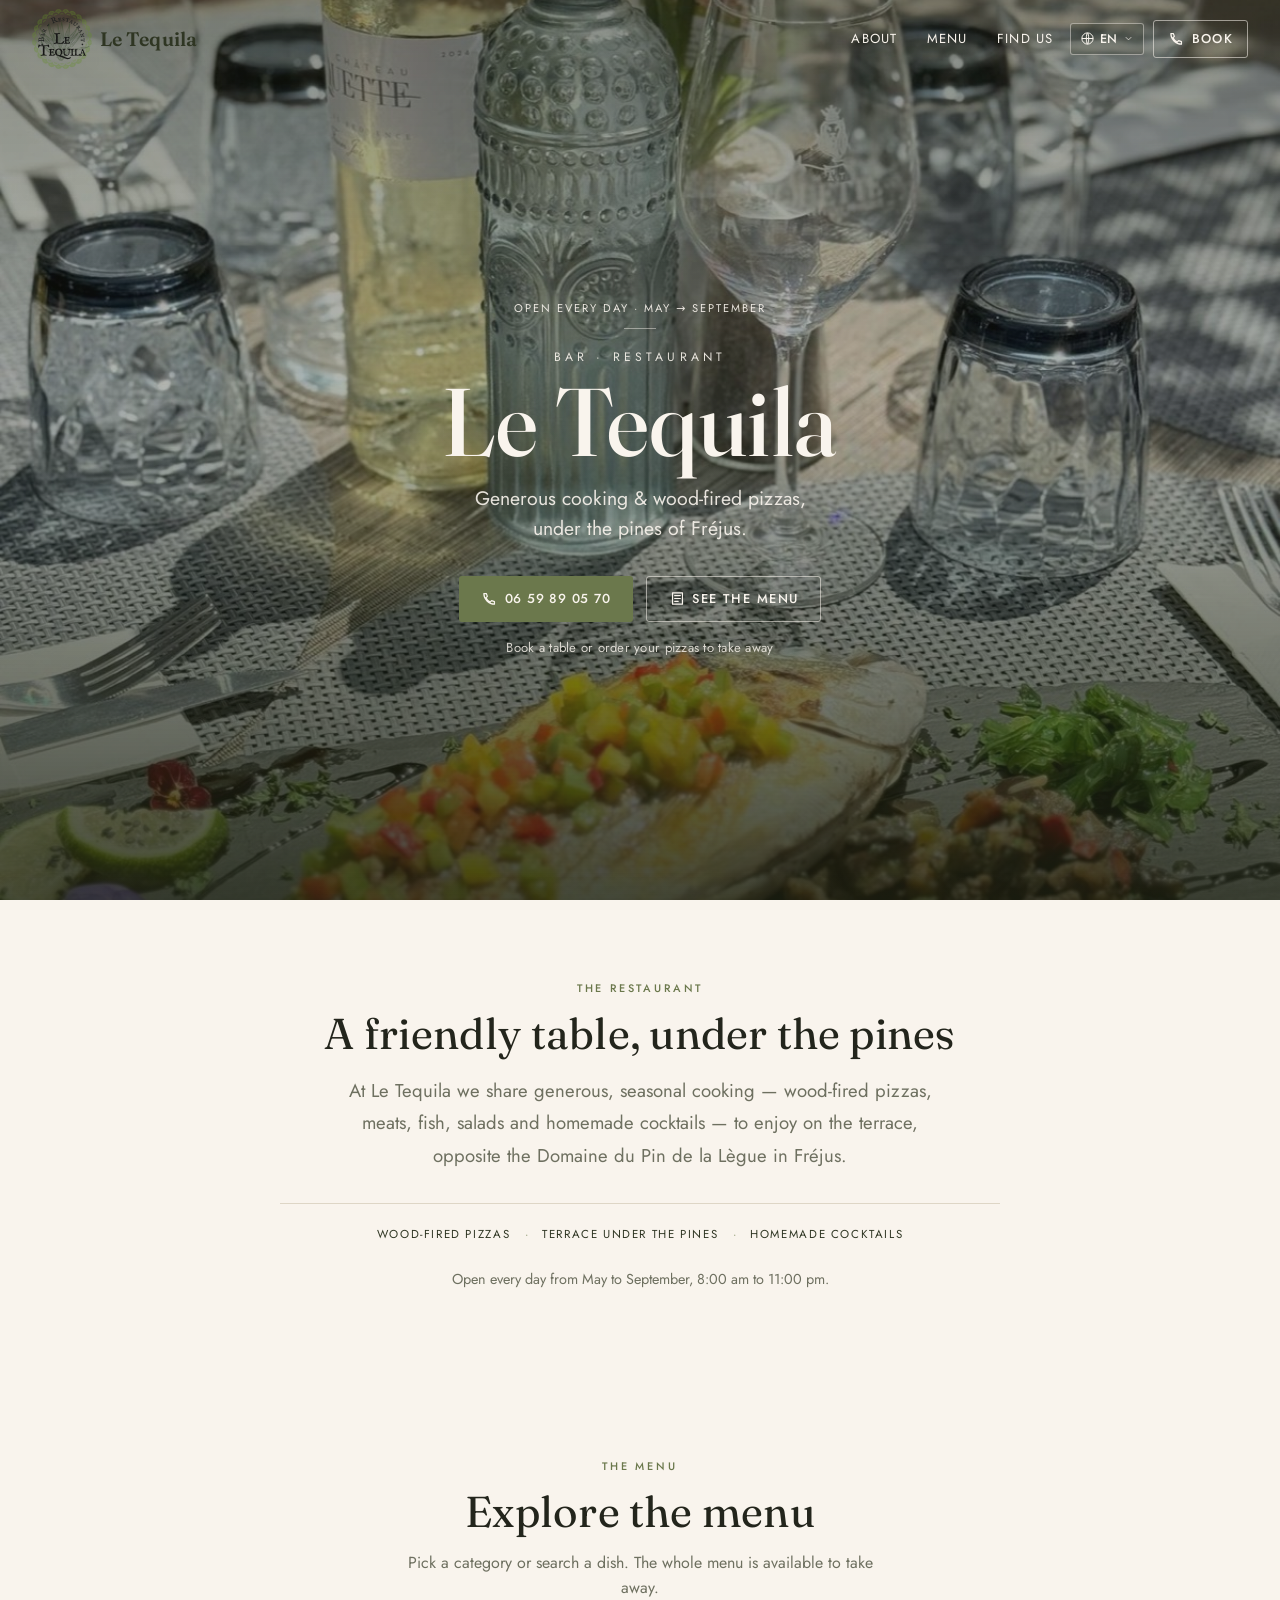
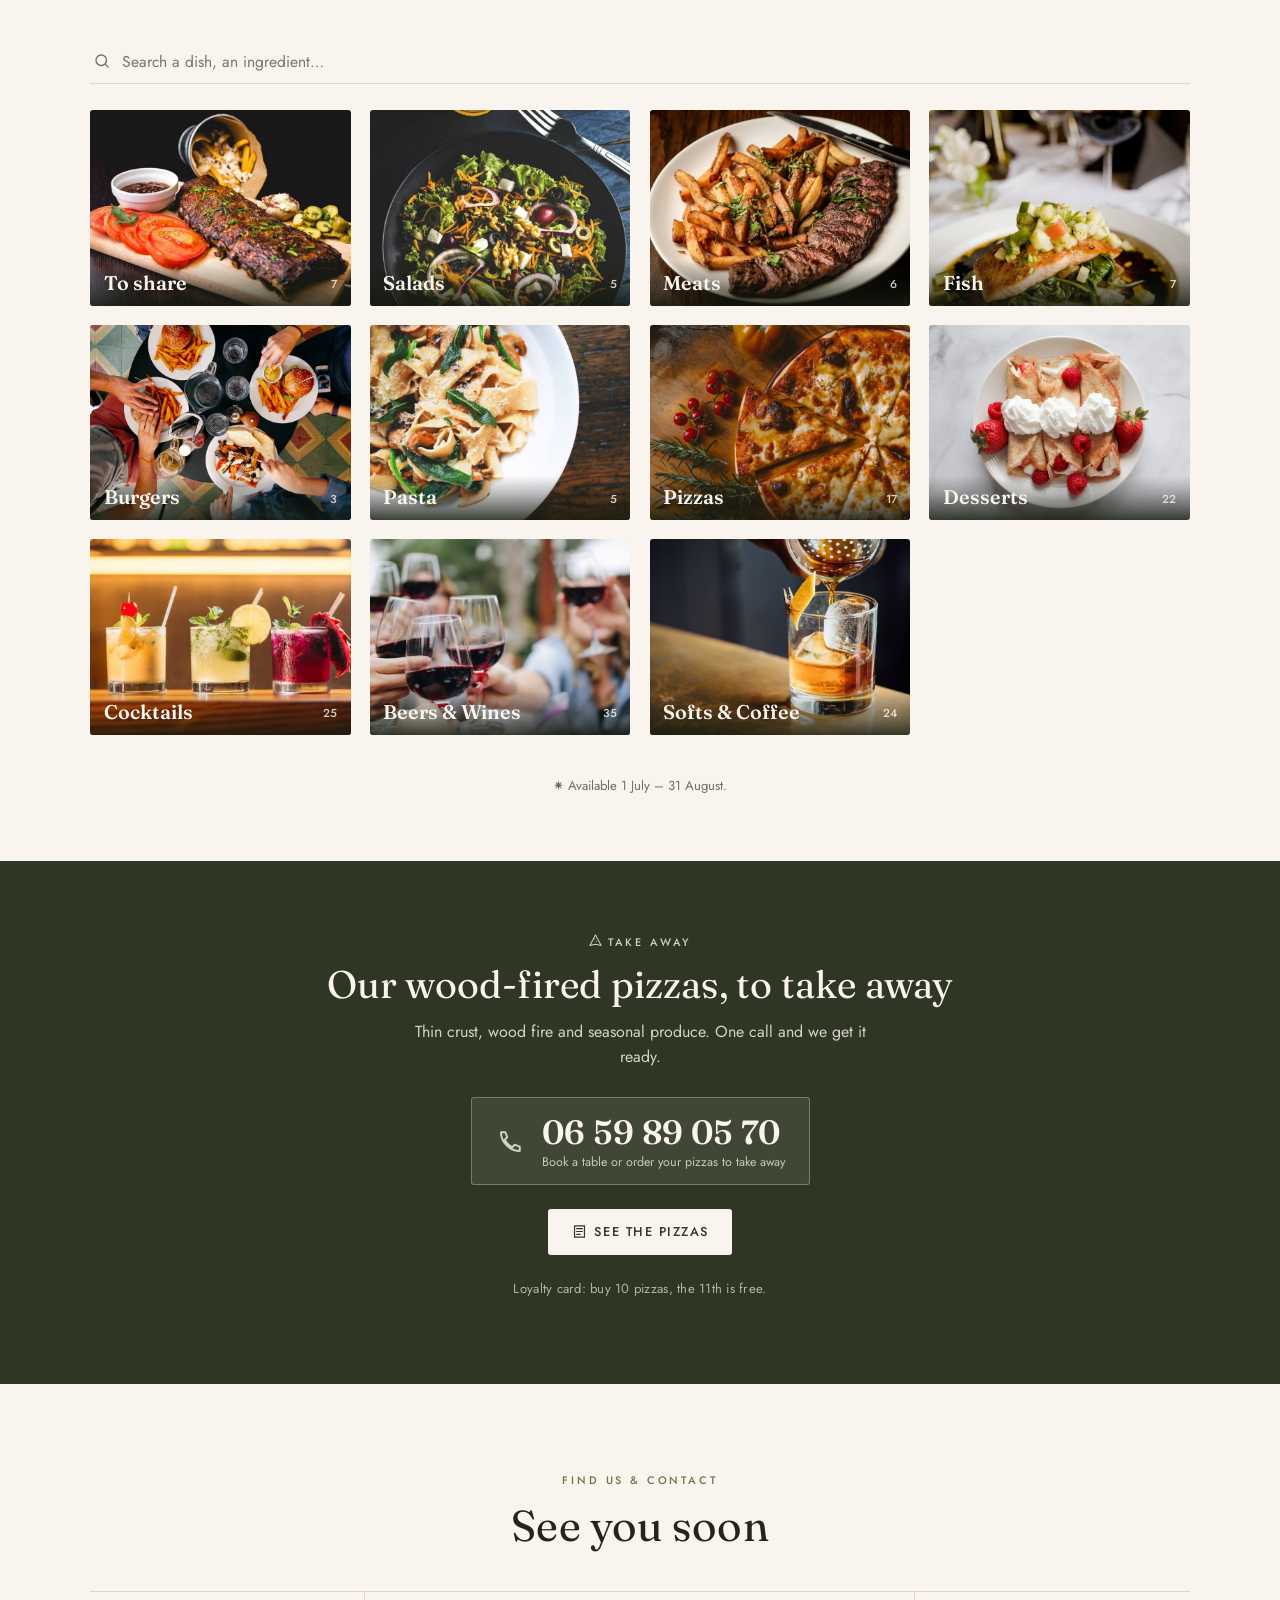
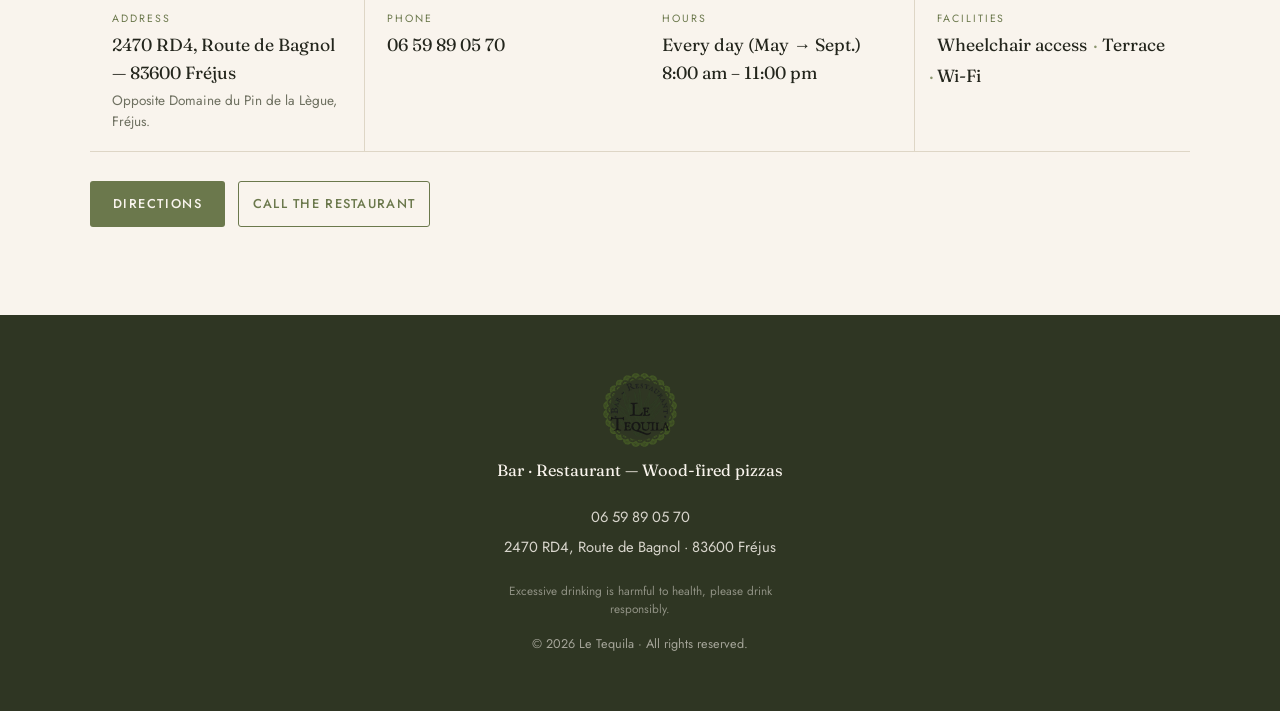
==== index.html @ f17935ee "Site vitrine Le Tequila — bar-restaurant à Fréjus Site statique multilingue (FR/EN/ES/IT/DE) : prése" ====
<!DOCTYPE html>
<html lang="fr">
<head>
  <meta charset="UTF-8" />
  <meta name="viewport" content="width=device-width, initial-scale=1.0" />
  <title>Le Tequila — Bar & Restaurant à Fréjus | Pizzas au feu de bois</title>
  <meta name="description" content="Le Tequila, bar-restaurant à Fréjus (83600) : cuisine généreuse, pizzas au feu de bois à emporter, cocktails et terrasse. Ouvert tous les jours de mai à septembre, de 8h à 23h. Réservation au 06 59 89 05 70, Route de Bagnol, face au Domaine du Pin de la Lègue." />
  <meta name="keywords" content="restaurant Fréjus, pizzeria Fréjus, pizza au feu de bois Fréjus, bar Fréjus, restaurant terrasse Fréjus, pizza à emporter Fréjus, Le Tequila, cocktails Fréjus, Route de Bagnol" />
  <meta name="robots" content="index, follow" />
  <meta name="author" content="Le Tequila" />
  <meta name="theme-color" content="#2F3623" />
  <link rel="canonical" href="https://www.letequila.fr/" />

  <meta property="og:type" content="restaurant" />
  <meta property="og:locale" content="fr_FR" />
  <meta property="og:site_name" content="Le Tequila" />
  <meta property="og:title" content="Le Tequila — Bar & Restaurant à Fréjus" />
  <meta property="og:description" content="Cuisine généreuse & pizzas au feu de bois, sous les pins de Fréjus. Ouvert tous les jours de mai à septembre." />
  <meta property="og:image" content="https://www.letequila.fr/images/decor/illustration.jpg" />
  <meta property="og:url" content="https://www.letequila.fr/" />
  <meta name="twitter:card" content="summary_large_image" />
  <meta name="twitter:title" content="Le Tequila — Bar & Restaurant à Fréjus" />
  <meta name="twitter:description" content="Pizzas au feu de bois, cocktails et terrasse à Fréjus. Ouvert tous les jours de mai à septembre." />
  <meta name="twitter:image" content="https://www.letequila.fr/images/decor/illustration.jpg" />

  <link rel="icon" href="images/logo-tequila-web.png?v=10" />
  <link rel="apple-touch-icon" href="images/logo-tequila-web.png?v=10" />
  <link rel="preconnect" href="https://fonts.googleapis.com" />
  <link rel="preconnect" href="https://fonts.gstatic.com" crossorigin />
  <link rel="preload" as="image" href="images/decor/illustration.jpg" />
  <link href="https://fonts.googleapis.com/css2?family=Fraunces:ital,opsz,wght@0,9..144,400;0,9..144,500;0,9..144,600;1,9..144,400&family=IM+Fell+English+SC&family=Jost:wght@300;400;500;600&display=swap" rel="stylesheet" />
  <link rel="stylesheet" href="css/styles.css?v=10" />

  <script type="application/ld+json">
  {
    "@context": "https://schema.org",
    "@type": "Restaurant",
    "name": "Le Tequila",
    "description": "Bar-restaurant à Fréjus : cuisine généreuse, pizzas au feu de bois à emporter, cocktails et terrasse.",
    "servesCuisine": ["Française", "Méditerranéenne", "Pizza", "Cocktails"],
    "priceRange": "€€",
    "image": "https://www.letequila.fr/images/decor/illustration.jpg",
    "url": "https://www.letequila.fr/",
    "telephone": "+33659890570",
    "acceptsReservations": "True",
    "address": {
      "@type": "PostalAddress",
      "streetAddress": "2470 RD4, Route de Bagnol",
      "addressLocality": "Fréjus",
      "postalCode": "83600",
      "addressCountry": "FR"
    },
    "geo": { "@type": "GeoCoordinates", "latitude": 43.4408, "longitude": 6.7361 },
    "amenityFeature": [
      { "@type": "LocationFeatureSpecification", "name": "Terrasse", "value": true },
      { "@type": "LocationFeatureSpecification", "name": "Accès PMR", "value": true },
      { "@type": "LocationFeatureSpecification", "name": "Wi-Fi", "value": true }
    ],
    "openingHoursSpecification": [{
      "@type": "OpeningHoursSpecification",
      "dayOfWeek": ["Monday","Tuesday","Wednesday","Thursday","Friday","Saturday","Sunday"],
      "opens": "08:00", "closes": "23:00",
      "validFrom": "2026-05-01", "validThrough": "2026-09-30"
    }]
  }
  </script>
</head>
<body>

  <!-- ===================== HEADER ===================== -->
  <header class="site-header" id="top">
    <a href="#top" class="brand" aria-label="Le Tequila — accueil">
      <img src="images/logo-tequila-web.png?v=10" alt="Logo Le Tequila, bar-restaurant à Fréjus" class="brand__logo" width="60" height="60" />
      <span class="brand__word">Le&nbsp;Tequila</span>
    </a>
    <nav class="nav" aria-label="Navigation principale">
      <a href="#apropos" data-i18n="nav.about">Le restaurant</a>
      <a href="#carte" data-i18n="nav.menu">La carte</a>
      <a href="#acces" data-i18n="nav.contact">Accès</a>
    </nav>
    <div class="header__actions">
      <div class="lang" id="lang">
        <button class="lang__btn" id="langBtn" aria-haspopup="listbox" aria-expanded="false" aria-label="Choisir la langue">
          <svg viewBox="0 0 24 24" aria-hidden="true"><circle cx="12" cy="12" r="9"/><path d="M3 12h18M12 3c2.5 2.5 2.5 15 0 18M12 3c-2.5 2.5-2.5 15 0 18"/></svg>
          <span id="langCurrent">FR</span>
          <svg class="lang__caret" viewBox="0 0 24 24" aria-hidden="true"><path d="M6 9l6 6 6-6"/></svg>
        </button>
        <ul class="lang__menu" id="langMenu" role="listbox"></ul>
      </div>
      <a href="tel:+33659890570" class="btn btn--line header__book"><svg class="btn__ic" aria-hidden="true"><use href="#ic-phone"/></svg><span data-i18n="nav.book">Réserver</span></a>
    </div>
  </header>

  <main>
  <!-- ===================== HERO ===================== -->
  <section class="hero" aria-label="Le Tequila">
    <div class="hero__media"><img src="images/decor/illustration.jpg" alt="Plat de poisson servi en terrasse au restaurant Le Tequila à Fréjus" fetchpriority="high" width="1199" height="1600" /></div>
    <div class="hero__veil"></div>
    <div class="hero__inner">
      <p class="hero__badge" id="statusBadge" data-i18n="hero.badge">Ouvert tous les jours · mai → septembre</p>
      <p class="hero__kicker" data-i18n="hero.kicker">Bar · Restaurant</p>
      <h1 class="hero__title">Le&nbsp;Tequila</h1>
      <p class="hero__tagline" data-i18n="hero.tagline">Cuisine généreuse &amp; pizzas au feu de bois, sous les pins de Fréjus.</p>
      <div class="hero__cta">
        <a href="tel:+33659890570" class="btn btn--solid btn--phone"><svg class="btn__ic" aria-hidden="true"><use href="#ic-phone"/></svg><span>06&nbsp;59&nbsp;89&nbsp;05&nbsp;70</span></a>
        <a href="#carte" class="btn btn--ghost"><svg class="btn__ic" aria-hidden="true"><use href="#ic-menu"/></svg><span data-i18n="hero.cta_menu">Voir la carte</span></a>
      </div>
      <p class="hero__hint" data-i18n="phone.sub">Réserver une table ou commander vos pizzas à emporter</p>
    </div>
  </section>

  <!-- ===================== PRÉSENTATION ===================== -->
  <section class="about" id="apropos" aria-label="Le restaurant">
    <div class="about__inner">
      <p class="kicker" data-i18n="about.kicker">Le restaurant</p>
      <h2 data-i18n="about.title">Une table conviviale, sous les pins</h2>
      <p class="about__text" data-i18n="about.text">Au Tequila, on partage une cuisine généreuse et de saison — pizzas au feu de bois, viandes, poissons, salades et cocktails maison — à déguster en terrasse, face au Domaine du Pin de la Lègue à Fréjus.</p>
      <ul class="about__feats">
        <li data-i18n="about.f1">Pizzas au feu de bois</li>
        <li data-i18n="about.f2">Terrasse sous les pins</li>
        <li data-i18n="about.f3">Cocktails maison</li>
      </ul>
      <p class="about__hours" data-i18n="about.hours">Ouvert tous les jours de mai à septembre — midi (12h – 14h30) et soir (19h – 22h30).</p>
    </div>
  </section>

  <!-- ===================== LA CARTE (app) ===================== -->
  <section class="menu" id="carte" aria-label="La carte">
    <div class="section-head">
      <p class="kicker" data-i18n="menu.kicker">La carte</p>
      <h2 data-i18n="menu.title">Explorez la carte</h2>
      <p class="lead" data-i18n="menu.subtitle">Choisissez une catégorie ou recherchez un plat.</p>
    </div>

    <div class="menu__search">
      <svg viewBox="0 0 24 24" aria-hidden="true"><circle cx="11" cy="11" r="7"/><path d="M20 20l-3.5-3.5"/></svg>
      <input type="search" id="menuSearch" placeholder="Rechercher…" aria-label="Rechercher un plat" />
    </div>

    <div class="menu__grid" id="menuGrid"></div>

    <div class="menu__detail" id="menuDetail" hidden>
      <div class="detail__head">
        <button class="menu__back" id="menuBack" type="button">
          <svg viewBox="0 0 24 24" aria-hidden="true"><path d="M15 5l-7 7 7 7"/></svg>
          <span data-i18n="menu.back">Toutes les catégories</span>
        </button>
        <span class="detail__title" id="detailTitle"></span>
      </div>
      <div id="menuDetailBody"></div>
    </div>

    <div class="menu__results" id="menuResults" hidden></div>
    <p class="menu__empty" id="menuEmpty" hidden data-i18n="menu.empty">Aucun plat ne correspond.</p>
    <p class="menu__foot" data-i18n="menu.season">✷ Disponible du 1ᵉʳ juillet au 31 août.</p>
  </section>

  <!-- ===================== PIZZAS À EMPORTER ===================== -->
  <section class="take" aria-label="Pizzas à emporter">
    <div class="take__inner">
      <p class="kicker kicker--light"><svg class="kicker__ic" aria-hidden="true"><use href="#ic-pizza"/></svg><span data-i18n="take.kicker">À emporter</span></p>
      <h2 data-i18n="take.title">Nos pizzas au feu de bois, à emporter</h2>
      <p class="lead lead--light" data-i18n="take.text">Pâte fine, feu de bois et produits de saison. Un appel suffit, on prépare tout.</p>

      <a href="tel:+33659890570" class="take__phone" aria-label="Appeler le 06 59 89 05 70">
        <svg class="take__phone-ic" aria-hidden="true"><use href="#ic-phone"/></svg>
        <span class="take__phone-txt">
          <span class="take__phone-num">06 59 89 05 70</span>
          <span class="take__phone-sub" data-i18n="phone.sub">Réserver une table ou commander vos pizzas à emporter</span>
        </span>
      </a>

      <div class="take__btns">
        <button type="button" class="btn btn--cream" data-open-cat="pizzas"><svg class="btn__ic" aria-hidden="true"><use href="#ic-menu"/></svg><span data-i18n="take.see">Voir les pizzas</span></button>
      </div>

      <p class="take__loyalty" data-i18n="take.loyalty">Carte de fidélité : 10 pizzas achetées, la 11ᵉ offerte.</p>
    </div>
  </section>

  <!-- ===================== ACCÈS ===================== -->
  <section class="access" id="acces" aria-label="Accès et contact">
    <div class="section-head">
      <p class="kicker" data-i18n="contact.kicker">Accès &amp; contact</p>
      <h2 data-i18n="contact.title">On vous attend</h2>
    </div>
    <address class="access__rows">
      <div class="access__item">
        <span class="access__k" data-i18n="contact.addr">Adresse</span>
        <span class="access__v">2470 RD4, Route de Bagnol — 83600 Fréjus</span>
        <span class="access__s" data-i18n="contact.addr_hint">En face du Domaine du Pin de la Lègue, à Fréjus.</span>
      </div>
      <a class="access__item access__item--link" href="tel:+33659890570">
        <span class="access__k" data-i18n="contact.phone">Téléphone</span>
        <span class="access__v">06 59 89 05 70</span>
      </a>
      <div class="access__item">
        <span class="access__k" data-i18n="contact.hours">Horaires</span>
        <span class="access__v" data-i18n="contact.hours_val" style="white-space:pre-line">Tous les jours (mai → sept.)
Midi 12h – 14h30 · Soir 19h – 22h30</span>
      </div>
      <div class="access__item">
        <span class="access__k" data-i18n="contact.services">Services</span>
        <span class="access__v info__services">
          <span data-i18n="svc.pmr">Accès PMR</span>
          <span data-i18n="svc.terrace">Terrasse</span>
          <span data-i18n="svc.wifi">Wi-Fi</span>
        </span>
      </div>
    </address>
    <div class="access__cta">
      <a class="btn btn--solid" href="https://www.google.com/maps/dir/?api=1&destination=2470+RD4+Route+de+Bagnol+83600+Fréjus" target="_blank" rel="noopener" data-i18n="contact.directions">Itinéraire</a>
      <a class="btn btn--line btn--line-dark" href="tel:+33659890570" data-i18n="contact.call">Appeler le restaurant</a>
    </div>
  </section>
  </main>

  <!-- ===================== FOOTER ===================== -->
  <footer class="site-footer">
    <img src="images/logo-tequila-web.png?v=10" alt="Le Tequila" class="footer__logo" width="88" height="88" />
    <p class="footer__tag" data-i18n="footer.tagline">Bar · Restaurant — Pizzas au feu de bois</p>
    <div class="footer__cols">
      <a href="tel:+33659890570">06 59 89 05 70</a>
      <a href="https://www.google.com/maps/dir/?api=1&destination=2470+RD4+Route+de+Bagnol+83600+Fréjus" target="_blank" rel="noopener">2470 RD4, Route de Bagnol · 83600 Fréjus</a>
    </div>
    <p class="footer__legal" data-i18n="footer.legal">L'abus d'alcool est dangereux pour la santé, à consommer avec modération.</p>
    <p class="footer__copy">© <span id="year">2025</span> Le Tequila · <span data-i18n="footer.rights">Tous droits réservés.</span></p>
  </footer>

  <!-- ===================== BARRE MOBILE ===================== -->
  <nav class="bottombar" aria-label="Actions rapides">
    <a href="tel:+33659890570" class="bottombar__item">
      <svg viewBox="0 0 24 24" aria-hidden="true"><path d="M4 5c0 8 7 15 15 15l0-3.5-4-1.5-2 2c-2.5-1.2-4.8-3.5-6-6l2-2-1.5-4L4 5z"/></svg>
      <span data-i18n="bar.call">Appeler</span>
    </a>
    <a href="#carte" class="bottombar__item bottombar__item--mid">
      <svg viewBox="0 0 24 24" aria-hidden="true"><path d="M5 4h14v16H5zM8 8h8M8 12h8M8 16h5"/></svg>
      <span data-i18n="bar.menu">La carte</span>
    </a>
    <a href="https://www.google.com/maps/dir/?api=1&destination=2470+RD4+Route+de+Bagnol+83600+Fréjus" target="_blank" rel="noopener" class="bottombar__item">
      <svg viewBox="0 0 24 24" aria-hidden="true"><path d="M12 21s7-6.3 7-11a7 7 0 10-14 0c0 4.7 7 11 7 11z"/><circle cx="12" cy="10" r="2.5"/></svg>
      <span data-i18n="bar.directions">Itinéraire</span>
    </a>
  </nav>

  <!-- ===================== SPRITE ICÔNES ===================== -->
  <svg width="0" height="0" style="position:absolute" aria-hidden="true">
    <symbol id="ic-phone" viewBox="0 0 24 24"><path d="M4 5c0 8 7 15 15 15l0-3.5-4-1.5-2 2c-2.5-1.2-4.8-3.5-6-6l2-2-1.5-4L4 5z"/></symbol>
    <symbol id="ic-pizza" viewBox="0 0 24 24"><path d="M12 3 3 20l9-2 9 2zM10 9h.01M13 13h.01"/></symbol>
    <symbol id="ic-menu" viewBox="0 0 24 24"><path d="M5 4h14v16H5zM8 8h8M8 12h8M8 16h5"/></symbol>
    <symbol id="ic-arrow" viewBox="0 0 24 24"><path d="M5 12h13M12 5l7 7-7 7"/></symbol>
    <symbol id="ic-clock" viewBox="0 0 24 24"><circle cx="12" cy="12" r="9"/><path d="M12 7v5l3 2"/></symbol>
    <symbol id="ic-pin" viewBox="0 0 24 24"><path d="M12 21s7-6.3 7-11a7 7 0 10-14 0c0 4.7 7 11 7 11z"/><circle cx="12" cy="10" r="2.5"/></symbol>
  </svg>

  <script src="js/data.js?v=10"></script>
  <script src="js/main.js?v=10"></script>
</body>
</html>
---- css/styles.css ----
/* =========================================================
   Le Tequila — styles (mobile-first, éditorial)
   Vert #6B784C · crème #F9F4ED · vert foncé #2F3623
   ========================================================= */

:root{
  --green:#6B784C; --green-deep:#4B5636; --green-dark:#2F3623; --sage:#8B966E;
  --sage-soft:#CDD2BC; --cream:#F9F4ED; --cream-2:#F1EADD; --ink:#23251C;
  --muted-1:#6E7060; --line:#DED6C6; --line-2:#3D452C;
  --r:3px;
  --ease:cubic-bezier(.22,.61,.36,1);
  --ff-display:"Fraunces",Georgia,serif;
  --ff-title:"IM Fell English SC","Fraunces",Georgia,serif;
  --ff-body:"Jost",system-ui,-apple-system,"Segoe UI",sans-serif;
  --header-h:78px; --wrap:1100px;
}
*{box-sizing:border-box;}
[hidden]{display:none !important;}
html{scroll-behavior:smooth;}
@media (prefers-reduced-motion:reduce){html{scroll-behavior:auto;}}
body{margin:0;font-family:var(--ff-body);color:var(--ink);background:var(--cream);
  line-height:1.55;-webkit-font-smoothing:antialiased;overflow-x:hidden;
  scroll-padding-top:calc(var(--header-h) + 6px);}
img{max-width:100%;display:block;}
a{color:inherit;text-decoration:none;}
h1,h2,h3,h4{font-family:var(--ff-display);font-weight:500;line-height:1.1;margin:0;letter-spacing:-.01em;}
/* Typo du logo (IM Fell English SC) pour les grands titres */
.hero__title,.section-head h2,.about__inner h2,.take__inner h2,.detail__title,.brand__word{
  font-family:var(--ff-title);font-weight:400;letter-spacing:.005em;}
input,button{font-family:inherit;}
address{font-style:normal;}

.kicker{text-transform:uppercase;letter-spacing:.26em;font-size:.68rem;font-weight:500;color:var(--green);margin:0 0 .8rem;}
.kicker--light{color:var(--sage-soft);}
.lead{color:var(--muted-1);font-size:1rem;max-width:48ch;}
.lead--light{color:rgba(249,244,237,.82);}
.star{color:var(--green);font-size:.82em;vertical-align:.1em;}
.section-head{text-align:center;max-width:640px;margin:0 auto clamp(1.6rem,4vw,2.6rem);padding:0 1rem;}
.section-head .lead{margin-inline:auto;}
.section-head h2{font-size:clamp(1.8rem,5.4vw,2.7rem);}

/* ---------- boutons ---------- */
.btn{display:inline-flex;align-items:center;justify-content:center;gap:.5em;
  padding:.95em 1.7em;border-radius:var(--r);cursor:pointer;border:1px solid transparent;
  font-size:.8rem;font-weight:500;text-transform:uppercase;letter-spacing:.12em;
  transition:background-color .3s,color .3s,border-color .3s,transform .3s var(--ease);}
.btn--solid{background:var(--green);color:var(--cream);}
.btn--solid:hover{background:var(--green-deep);}
.btn--ghost{border-color:rgba(249,244,237,.55);color:var(--cream);}
.btn--ghost:hover{background:rgba(249,244,237,.1);border-color:var(--cream);}
.btn--cream{background:var(--cream);color:var(--green-dark);}
.btn--cream:hover{background:#fff;}
.btn--line{border-color:var(--line);color:var(--green-dark);padding:.6em 1.1em;letter-spacing:.1em;}
.btn--line:hover{border-color:var(--green);color:var(--green);}
.btn--line-dark{border-color:var(--green);color:var(--green);}
.btn--line-dark:hover{background:var(--green);color:var(--cream);}
.btn__ic{width:17px;height:17px;fill:none;stroke:currentColor;stroke-width:1.7;stroke-linecap:round;stroke-linejoin:round;flex:0 0 auto;}
.kicker__ic{width:15px;height:15px;fill:none;stroke:currentColor;stroke-width:1.7;stroke-linecap:round;stroke-linejoin:round;vertical-align:-2px;margin-right:.45em;}

/* =========================================================
   HEADER
   ========================================================= */
.site-header{position:fixed;inset:0 0 auto 0;z-index:60;height:var(--header-h);
  display:flex;align-items:center;gap:1rem;padding:0 clamp(1rem,4vw,2rem);
  transition:background-color .4s var(--ease),box-shadow .4s;}
.site-header.is-scrolled{background:rgba(249,244,237,.92);backdrop-filter:blur(12px) saturate(1.05);box-shadow:0 1px 0 var(--line);}
.brand{display:flex;align-items:center;gap:.5rem;margin-right:auto;}
.brand__logo{width:60px;height:60px;object-fit:contain;transition:transform .5s var(--ease);}
.brand:hover .brand__logo{transform:rotate(-5deg);}
.brand__word{font-family:var(--ff-display);font-size:1.22rem;font-weight:600;color:var(--green-dark);
  opacity:0;transform:translateX(-6px);transition:opacity .4s,transform .4s;}
.site-header.is-scrolled .brand__word{opacity:1;transform:none;}
.nav{display:none;gap:1.8rem;}
.nav a{font-size:.82rem;text-transform:uppercase;letter-spacing:.1em;color:var(--green-dark);position:relative;padding:.2rem 0;transition:color .3s;}
.nav a::after{content:"";position:absolute;left:0;bottom:-1px;height:1px;width:0;background:var(--green);transition:width .35s var(--ease);}
.nav a:hover::after{width:100%;}
/* en haut (header transparent sur la photo) : nav claire et lisible */
.site-header:not(.is-scrolled) .nav a{color:var(--cream);text-shadow:0 1px 10px rgba(20,24,14,.55);}
.site-header:not(.is-scrolled) .nav a::after{background:var(--cream);}
.site-header:not(.is-scrolled) .header__book{border-color:rgba(249,244,237,.55);color:var(--cream);}
.site-header:not(.is-scrolled) .header__book:hover{background:rgba(249,244,237,.12);border-color:var(--cream);color:var(--cream);}
.header__actions{display:flex;align-items:center;gap:.6rem;}

/* langue */
.lang{position:relative;}
.lang__btn{display:inline-flex;align-items:center;gap:.4em;background:none;
  border:1px solid var(--line);border-radius:var(--r);padding:.45em .7em;cursor:pointer;
  font-size:.78rem;font-weight:500;letter-spacing:.06em;color:var(--green-dark);
  transition:border-color .3s,background-color .3s,color .3s;}
.lang__btn svg{width:15px;height:15px;fill:none;stroke:currentColor;stroke-width:1.6;}
.lang__caret{width:11px !important;transition:transform .3s;}
.lang.is-open .lang__caret{transform:rotate(180deg);}
.site-header:not(.is-scrolled) .lang__btn{border-color:rgba(249,244,237,.45);color:var(--cream);background:rgba(30,35,20,.18);}
.lang__btn:hover{border-color:var(--green);}
.lang__menu{position:absolute;top:calc(100% + .5rem);right:0;min-width:160px;margin:0;padding:.3rem;
  list-style:none;background:var(--cream);border:1px solid var(--line);border-radius:var(--r);
  box-shadow:0 14px 34px rgba(47,54,35,.16);opacity:0;visibility:hidden;transform:translateY(-6px);
  transition:opacity .22s,transform .22s,visibility .22s;z-index:80;}
.lang.is-open .lang__menu{opacity:1;visibility:visible;transform:none;}
.lang__opt{display:flex;align-items:center;gap:.6rem;padding:.55rem .6rem;border-radius:var(--r);
  font-size:.9rem;color:var(--ink);cursor:pointer;transition:background-color .2s;}
.lang__opt:hover{background:var(--cream-2);}
.lang__opt[aria-selected="true"]{color:var(--green);}
.lang__code{font-size:.66rem;font-weight:600;letter-spacing:.05em;color:var(--sage);
  border:1px solid var(--line);border-radius:var(--r);padding:.12em .35em;min-width:2.1em;text-align:center;}
.header__book{display:none;}

/* =========================================================
   HERO (fiabilisé : fallback vh + fond de secours)
   ========================================================= */
.hero{position:relative;min-height:100vh;min-height:100svh;background:var(--green-dark);
  display:flex;flex-direction:column;align-items:center;justify-content:center;
  text-align:center;color:var(--cream);padding:calc(var(--header-h) + 2rem) 1.3rem 3.5rem;overflow:hidden;}
.hero__media{position:absolute;inset:0;z-index:0;}
.hero__media img{width:100%;height:100%;object-fit:cover;animation:heroZoom 22s var(--ease) forwards;}
@keyframes heroZoom{from{transform:scale(1.07);}to{transform:scale(1);}}
.hero__veil{position:absolute;inset:0;z-index:1;
  background:linear-gradient(180deg,rgba(28,33,18,.5),rgba(28,33,18,.32) 42%,rgba(28,33,18,.82));}
.hero__inner{position:relative;z-index:2;max-width:720px;animation:riseIn .9s var(--ease) both;}
@keyframes riseIn{from{opacity:0;transform:translateY(20px);}to{opacity:1;transform:none;}}
.hero__badge{display:inline-block;text-transform:uppercase;letter-spacing:.18em;font-size:.7rem;
  color:rgba(249,244,237,.9);padding-bottom:.7rem;margin:0 0 1.2rem;position:relative;}
.hero__badge::after{content:"";position:absolute;left:50%;bottom:0;transform:translateX(-50%);width:32px;height:1px;background:rgba(249,244,237,.45);}
.hero__badge.is-open{color:#bfe0a5;}
.hero__kicker{text-transform:uppercase;letter-spacing:.34em;font-size:.76rem;margin:0 0 .5rem;opacity:.9;}
.hero__title{font-size:clamp(3rem,14vw,6rem);font-weight:500;line-height:.96;}
.hero__tagline{font-size:clamp(1rem,3.4vw,1.22rem);max-width:31ch;margin:1rem auto 0;color:rgba(249,244,237,.9);}
.hero__cta{display:flex;flex-wrap:wrap;gap:.8rem;justify-content:center;margin-top:2rem;}
.btn--phone span{font-size:1.02em;letter-spacing:.06em;}
.hero__hint{margin:1rem 0 0;font-size:.82rem;letter-spacing:.02em;color:rgba(249,244,237,.82);}

/* =========================================================
   INFOS
   ========================================================= */
.info{padding:clamp(1.8rem,5vw,3rem) clamp(1rem,4vw,2rem);}
.info__rows{max-width:var(--wrap);margin:0 auto;display:grid;grid-template-columns:1fr;
  border-top:1px solid var(--line);border-bottom:1px solid var(--line);}
.info__item{padding:1.05rem .2rem;display:flex;flex-direction:column;gap:.2rem;border-bottom:1px solid var(--line);}
.info__item:last-child{border-bottom:0;}
.info__item--link:hover .info__v{color:var(--green);}
.info__k{font-size:.66rem;text-transform:uppercase;letter-spacing:.18em;color:var(--green);}
.info__v{font-family:var(--ff-display);font-size:1.1rem;color:var(--ink);transition:color .25s;}
.info__s{font-size:.82rem;color:var(--muted-1);}
.info__services{display:flex;flex-wrap:wrap;gap:.2rem .9rem;font-family:var(--ff-body);font-size:.92rem;color:var(--ink);}
.info__services span{position:relative;}
.info__services span+span::before{content:"·";position:absolute;left:-.55rem;color:var(--sage);}

/* =========================================================
   PRÉSENTATION
   ========================================================= */
.about{padding:clamp(2.8rem,8vw,5rem) clamp(1.3rem,5vw,2rem);}
.about__inner{max-width:720px;margin:0 auto;text-align:center;}
.about__inner h2{font-size:clamp(1.8rem,5.4vw,2.7rem);margin-bottom:1.1rem;}
.about__text{color:var(--muted-1);font-size:clamp(1.02rem,2.6vw,1.16rem);line-height:1.75;max-width:56ch;margin:0 auto;}
.about__feats{list-style:none;display:flex;flex-wrap:wrap;justify-content:center;gap:.6rem 2rem;
  margin:1.9rem 0 0;padding:1.4rem 0 0;border-top:1px solid var(--line);
  font-size:.72rem;text-transform:uppercase;letter-spacing:.14em;color:var(--green-dark);}
.about__feats li{position:relative;}
.about__feats li+li::before{content:"·";position:absolute;left:-1.05rem;color:var(--sage);}
.about__hours{margin:1.5rem auto 0;font-size:.9rem;color:var(--muted-1);max-width:52ch;}

/* =========================================================
   À EMPORTER
   ========================================================= */
.take{background:var(--green-dark);color:var(--cream);padding:clamp(2.6rem,8vw,4.5rem) clamp(1.3rem,6vw,2rem);}
.take__inner{max-width:640px;margin:0 auto;text-align:center;}
.take__inner h2{font-size:clamp(1.7rem,5vw,2.4rem);margin-bottom:.9rem;}
.take__inner .lead{margin:0 auto 1.7rem;}
.take .kicker__ic{color:var(--sage-soft);}
.take__phone{display:inline-flex;align-items:center;gap:1rem;margin-bottom:1.5rem;
  padding:.9rem 1.5rem;border-radius:var(--r);color:var(--cream);
  border:1px solid rgba(249,244,237,.3);background:rgba(249,244,237,.09);
  transition:background-color .3s,transform .3s var(--ease);}
.take__phone:hover{background:rgba(249,244,237,.16);transform:translateY(-2px);}
.take__phone-ic{width:30px;height:30px;fill:none;stroke:var(--sage-soft);stroke-width:1.6;stroke-linecap:round;stroke-linejoin:round;flex:0 0 auto;}
.take__phone-txt{display:flex;flex-direction:column;text-align:left;line-height:1.2;}
.take__phone-num{font-family:var(--ff-display);font-size:clamp(1.55rem,6vw,2.1rem);font-weight:600;letter-spacing:.01em;}
.take__phone-sub{font-size:.78rem;color:rgba(249,244,237,.74);margin-top:.15rem;}
.take__btns{display:flex;flex-wrap:wrap;gap:.8rem;justify-content:center;}
.take__loyalty{margin-top:1.5rem;font-size:.82rem;letter-spacing:.02em;color:rgba(249,244,237,.66);}

/* =========================================================
   LA CARTE (façon application)
   ========================================================= */
.menu{padding:clamp(2.8rem,8vw,5.5rem) clamp(1rem,4vw,2rem) clamp(2.4rem,6vw,4rem);}
.menu__search{display:flex;align-items:center;gap:.55rem;max-width:var(--wrap);margin:0 auto 1.6rem;
  border-bottom:1px solid var(--line);padding:.4rem .2rem .6rem;transition:border-color .3s;}
.menu__search:focus-within{border-color:var(--green);}
.menu__search svg{width:18px;height:18px;fill:none;stroke:var(--muted-1);stroke-width:1.7;stroke-linecap:round;flex:0 0 auto;}
.menu__search input{border:0;outline:0;background:none;width:100%;font-size:.98rem;color:var(--ink);}

/* grille des catégories */
.menu__grid{max-width:var(--wrap);margin:0 auto;display:grid;grid-template-columns:repeat(2,1fr);gap:.8rem;}
.cat{position:relative;padding:0;border:0;background:none;cursor:pointer;text-align:left;
  border-radius:var(--r);overflow:hidden;display:block;}
.cat__img{display:block;position:relative;aspect-ratio:4/3;overflow:hidden;background:var(--cream-2);}
.cat__img img{width:100%;height:100%;object-fit:cover;transition:transform .7s var(--ease);}
.cat:hover .cat__img img,.cat:focus-visible .cat__img img{transform:scale(1.06);}
.cat__meta{position:absolute;left:0;right:0;bottom:0;display:flex;align-items:flex-end;justify-content:space-between;gap:.5rem;
  padding:.7rem .85rem;color:var(--cream);
  background:linear-gradient(transparent,rgba(20,24,14,.28) 40%,rgba(20,24,14,.82));}
.cat__name{font-family:var(--ff-display);font-size:1.16rem;font-weight:600;line-height:1.1;}
.cat__count{font-size:.72rem;font-weight:500;color:rgba(249,244,237,.82);padding-bottom:.15rem;}

/* vue détail */
.menu__detail{max-width:760px;margin:0 auto;animation:fadeUp .4s var(--ease) both;}
@keyframes fadeUp{from{opacity:0;transform:translateY(10px);}to{opacity:1;transform:none;}}
.detail__head{position:sticky;top:var(--header-h);z-index:35;background:var(--cream);
  display:flex;flex-direction:column;align-items:flex-start;gap:.4rem;
  padding:.9rem 0 .8rem;margin-bottom:1.7rem;border-bottom:1px solid var(--line-2);}
.menu__back{display:inline-flex;align-items:center;gap:.45rem;background:none;border:0;cursor:pointer;
  font-family:var(--ff-body);font-size:.72rem;text-transform:uppercase;letter-spacing:.1em;color:var(--green);
  padding:.15rem 0;transition:gap .25s;}
.menu__back:hover{gap:.8rem;}
.menu__back svg{width:15px;height:15px;fill:none;stroke:currentColor;stroke-width:1.8;stroke-linecap:round;stroke-linejoin:round;}
.detail__title{font-family:var(--ff-title);font-size:clamp(1.7rem,5.4vw,2.3rem);font-weight:400;color:var(--green-dark);line-height:1;}
.mcat__intro{color:var(--muted-1);margin:0 0 1.7rem;font-size:.94rem;}
.group{margin-bottom:2rem;}
.group:last-child{margin-bottom:0;}
.group__title{font-size:.72rem;text-transform:uppercase;letter-spacing:.16em;color:var(--green);font-weight:600;
  margin:0 0 .8rem;padding-bottom:.5rem;border-bottom:1px solid var(--line);}
.group__note{color:var(--muted-1);font-size:.83rem;font-style:italic;margin:-.35rem 0 1rem;}
.group__note--end{margin-top:1.6rem;text-align:center;}

/* résultats de recherche */
.menu__results{max-width:720px;margin:0 auto;animation:fadeUp .3s var(--ease) both;}
.item__cat{display:block;font-family:var(--ff-body);font-size:.64rem;text-transform:uppercase;letter-spacing:.14em;color:var(--sage);margin-bottom:.15rem;}

.items{list-style:none;margin:0;padding:0;}
.item{padding:.85rem 0;border-bottom:1px solid var(--line);}
.item:last-child{border-bottom:0;}
.item__head{display:flex;align-items:baseline;gap:.5rem;}
.item__name{font-family:var(--ff-display);font-size:1.08rem;font-weight:500;color:var(--ink);}
.item__dots{flex:1;border-bottom:1px dotted var(--sage);transform:translateY(-3px);min-width:1.2rem;opacity:.55;}
.item__price{font-weight:500;color:var(--green);white-space:nowrap;font-size:.98rem;}
.item__desc{display:block;color:var(--muted-1);font-size:.88rem;margin-top:.2rem;max-width:62ch;}
.menu__empty{text-align:center;color:var(--muted-1);margin:2.4rem 0;font-style:italic;}
.menu__foot{text-align:center;color:var(--muted-1);font-size:.82rem;margin:2.6rem auto 0;max-width:52ch;}

/* =========================================================
   ACCÈS
   ========================================================= */
.access{padding:clamp(2.8rem,8vw,5.5rem) clamp(1rem,4vw,2rem);}
.access__rows{max-width:var(--wrap);margin:0 auto;display:grid;grid-template-columns:1fr;
  border-top:1px solid var(--line);border-bottom:1px solid var(--line);}
.access__item{padding:1.1rem .2rem;display:flex;flex-direction:column;gap:.25rem;border-bottom:1px solid var(--line);}
.access__item:last-child{border-bottom:0;}
.access__item--link:hover .access__v{color:var(--green);}
.access__k{font-size:.66rem;text-transform:uppercase;letter-spacing:.18em;color:var(--green);}
.access__v{font-family:var(--ff-display);font-size:1.1rem;color:var(--ink);transition:color .25s;}
.access__s{font-size:.85rem;color:var(--muted-1);}
.access__cta{max-width:var(--wrap);margin:1.8rem auto 0;display:flex;flex-wrap:wrap;gap:.8rem;}

/* =========================================================
   FOOTER
   ========================================================= */
.site-footer{background:var(--green-dark);color:rgba(249,244,237,.84);text-align:center;
  padding:clamp(2.6rem,7vw,3.6rem) 1.4rem calc(2.6rem + 64px);}
.footer__logo{width:74px;height:74px;object-fit:contain;margin:0 auto;}
.footer__tag{font-family:var(--ff-display);font-size:1.02rem;margin:.7rem 0 0;color:var(--cream);}
.footer__cols{display:flex;flex-direction:column;gap:.5rem;margin:1.4rem 0;}
.footer__cols a{color:rgba(249,244,237,.84);font-size:.92rem;transition:color .3s;}
.footer__cols a:hover{color:var(--sage-soft);}
.footer__legal{font-size:.74rem;color:rgba(249,244,237,.48);max-width:46ch;margin:0 auto 1rem;}
.footer__copy{font-size:.79rem;color:rgba(249,244,237,.58);margin:0;}

/* =========================================================
   BARRE MOBILE
   ========================================================= */
.bottombar{position:fixed;bottom:0;left:0;right:0;z-index:55;display:grid;grid-template-columns:repeat(3,1fr);
  background:rgba(249,244,237,.95);backdrop-filter:blur(12px);border-top:1px solid var(--line);
  padding-bottom:env(safe-area-inset-bottom);}
.bottombar__item{display:flex;flex-direction:column;align-items:center;gap:.2rem;
  padding:.55rem 0 .5rem;font-size:.64rem;text-transform:uppercase;letter-spacing:.05em;color:var(--green-dark);}
.bottombar__item svg{width:21px;height:21px;fill:none;stroke:currentColor;stroke-width:1.7;stroke-linecap:round;stroke-linejoin:round;}
.bottombar__item:active{background:var(--cream-2);}
.bottombar__item--mid{color:var(--green);}

/* =========================================================
   RESPONSIVE — version ordinateur
   ========================================================= */
@media (min-width:640px){
  .menu__grid{grid-template-columns:repeat(3,1fr);gap:1rem;}
  .info__rows{grid-template-columns:1fr 1fr;}
  .info__item{padding:1.15rem 1.4rem;border-right:1px solid var(--line);}
  .info__item:nth-child(2n){border-right:0;}
  .access__rows{grid-template-columns:1fr 1fr;}
  .access__item{padding:1.2rem 1.4rem;border-right:1px solid var(--line);}
  .access__item:nth-child(2n){border-right:0;}
}
@media (min-width:900px){
  .nav{display:flex;}
  .header__book{display:inline-flex;}
  .bottombar{display:none;}
  .site-footer{padding-bottom:clamp(2.6rem,7vw,3.6rem);}
  .menu__grid{grid-template-columns:repeat(4,1fr);}
  .cat__name{font-size:1.24rem;}
  .info__rows{grid-template-columns:repeat(4,1fr);}
  .info__item{border-right:1px solid var(--line);border-bottom:0;}
  .info__item:last-child{border-right:0;}
  .access__rows{grid-template-columns:repeat(4,1fr);}
  .access__item{border-right:1px solid var(--line);border-bottom:0;}
  .access__item:last-child{border-right:0;}
  /* détail sur 2 colonnes pour les grosses catégories */
  .menu__detail,.menu__results{max-width:960px;}
  .menu__detail #menuDetailBody,.menu__results .items{columns:2;column-gap:3rem;}
  .menu__detail .mcat__intro,.menu__detail .group__note--end{column-span:all;}
  .item{break-inside:avoid;}
  .group__title{break-after:avoid;}
  .group{margin-bottom:1.4rem;}
}
@media (min-width:1200px){
  .menu__grid{gap:1.2rem;}
}
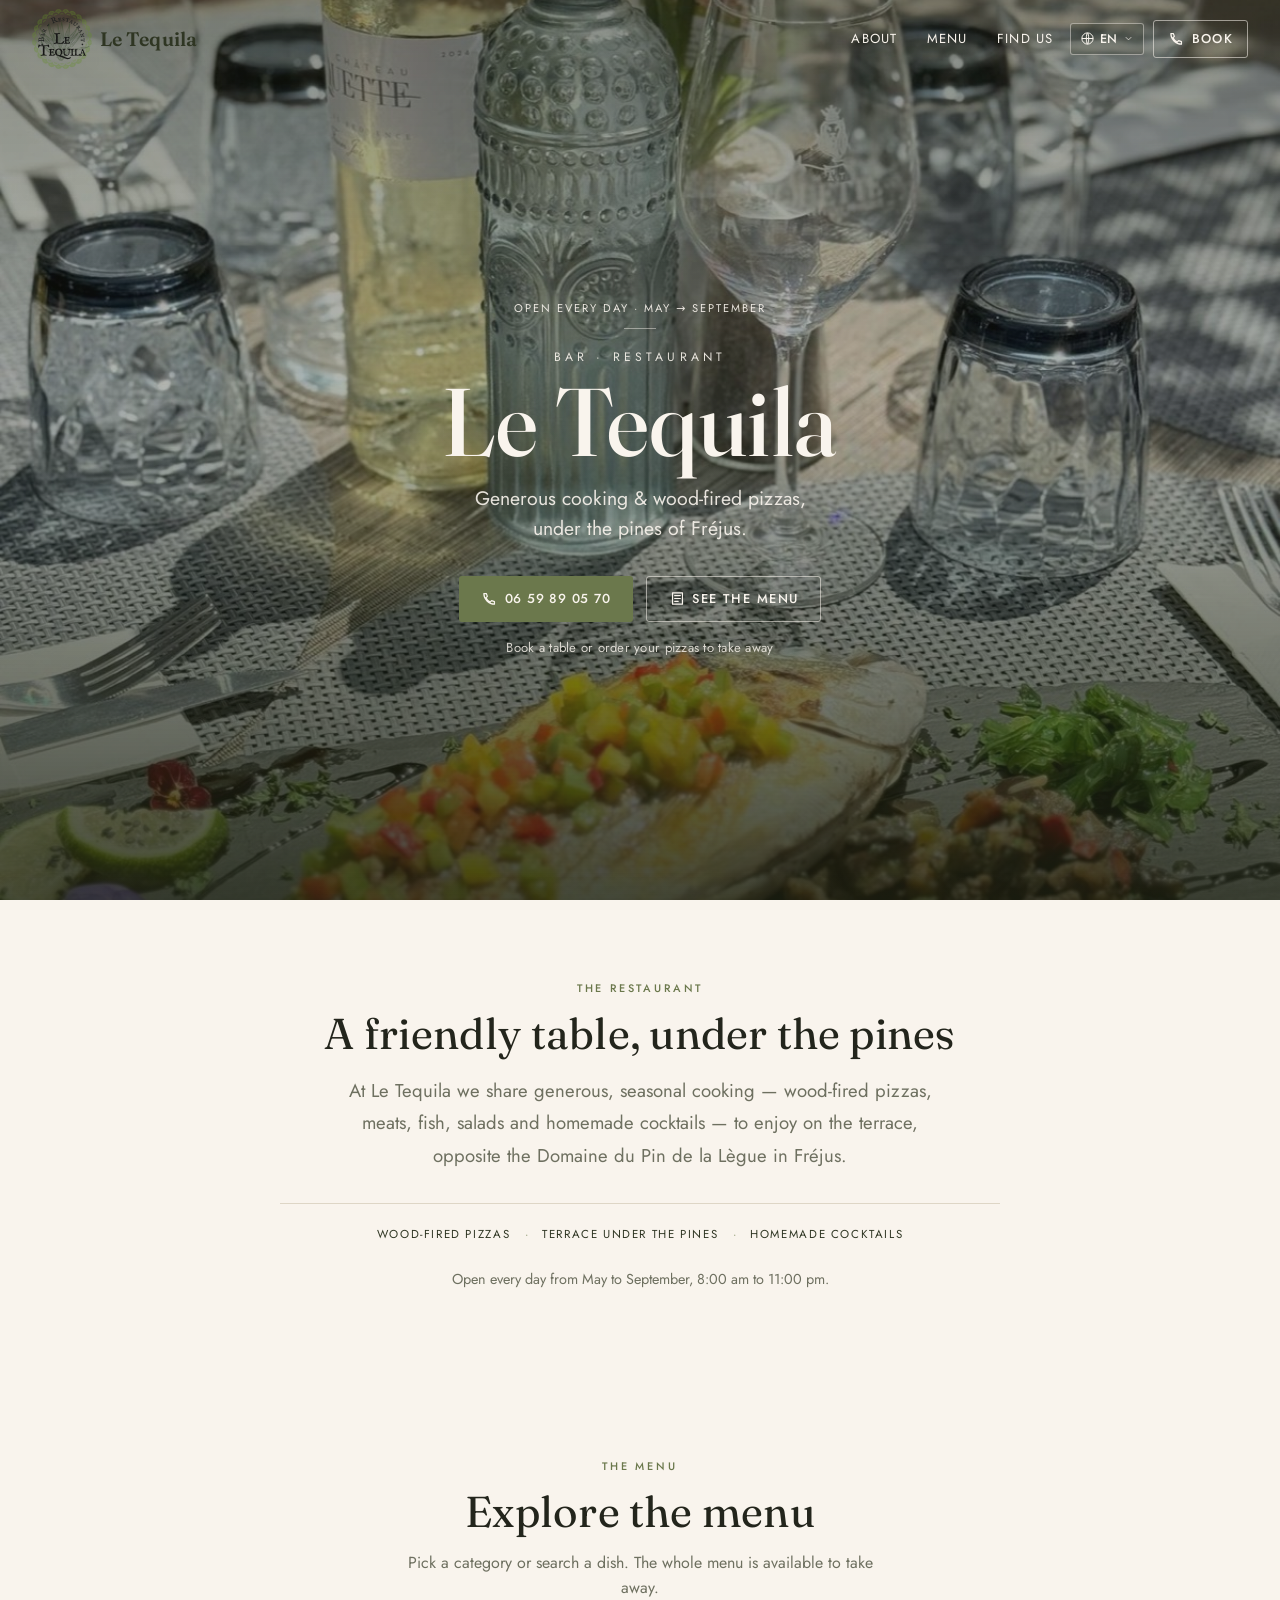
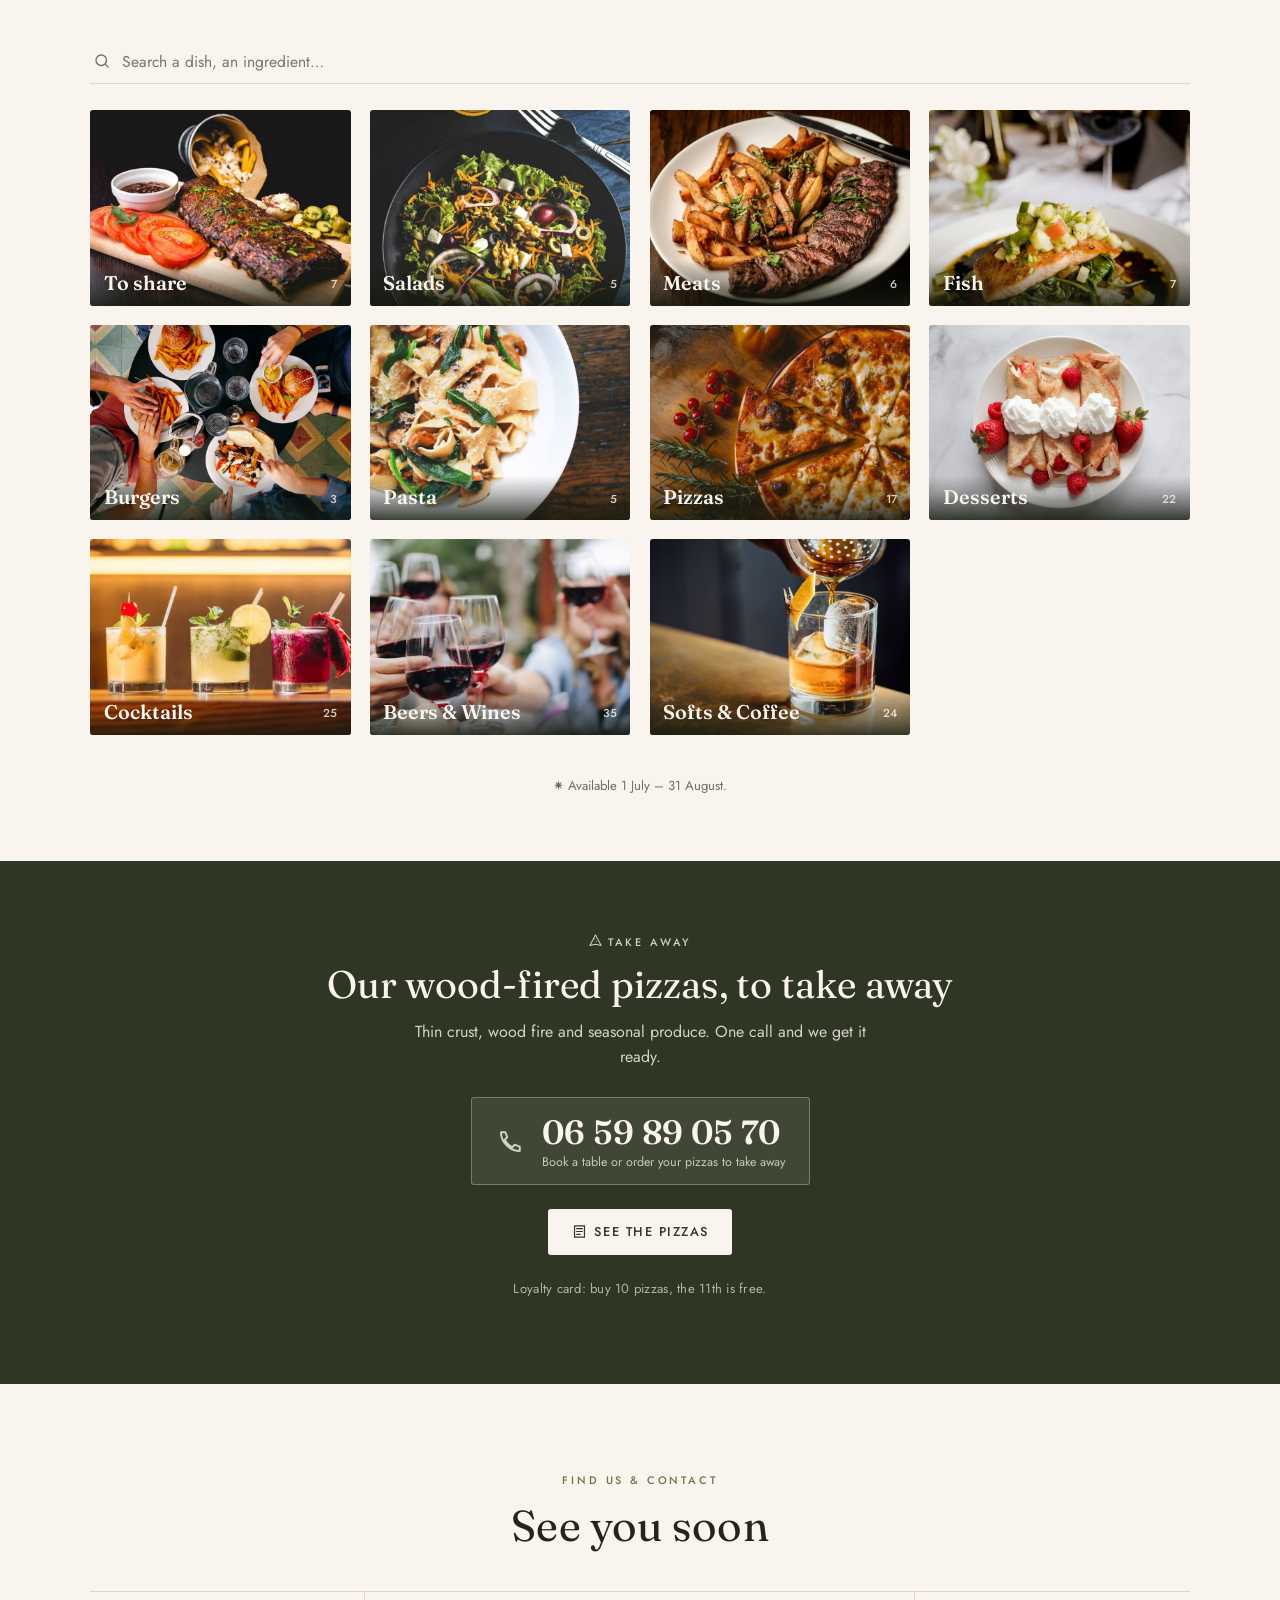
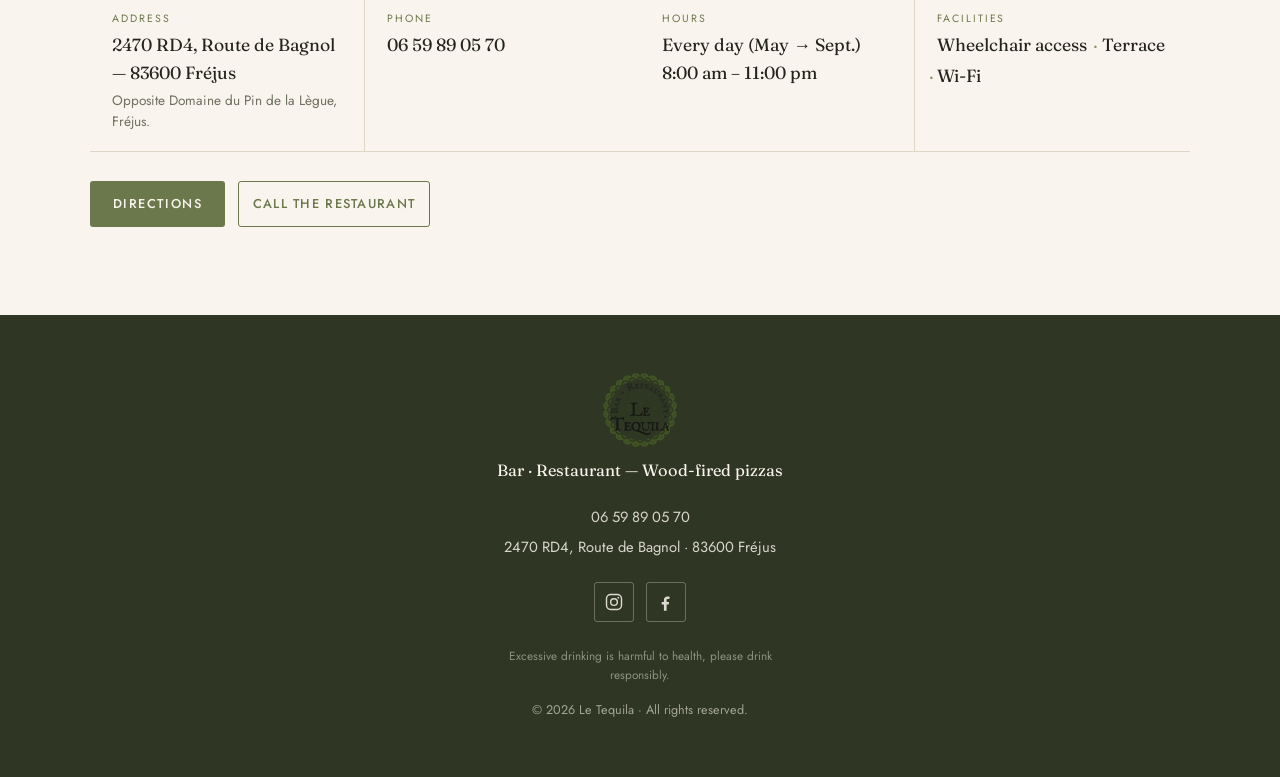
==== commit 7abc3856: "Ajout réseaux sociaux (Instagram, Facebook) : liens footer + sameAs (SEO)" ====
--- a/index.html
+++ b/index.html
@@ -9,19 +9,31 @@
   <meta name="robots" content="index, follow" />
   <meta name="author" content="Le Tequila" />
   <meta name="theme-color" content="#2F3623" />
-  <link rel="canonical" href="https://www.letequila.fr/" />
+  <link rel="canonical" href="https://letequila.com/" />
+  <link rel="manifest" href="site.webmanifest" />
+
+  <!-- Référencement local -->
+  <meta name="geo.region" content="FR-83" />
+  <meta name="geo.placename" content="Fréjus" />
+  <meta name="geo.position" content="43.4408;6.7361" />
+  <meta name="ICBM" content="43.4408, 6.7361" />
 
   <meta property="og:type" content="restaurant" />
   <meta property="og:locale" content="fr_FR" />
+  <meta property="og:locale:alternate" content="en_GB" />
+  <meta property="og:locale:alternate" content="es_ES" />
+  <meta property="og:locale:alternate" content="it_IT" />
+  <meta property="og:locale:alternate" content="de_DE" />
   <meta property="og:site_name" content="Le Tequila" />
   <meta property="og:title" content="Le Tequila — Bar & Restaurant à Fréjus" />
   <meta property="og:description" content="Cuisine généreuse & pizzas au feu de bois, sous les pins de Fréjus. Ouvert tous les jours de mai à septembre." />
-  <meta property="og:image" content="https://www.letequila.fr/images/decor/illustration.jpg" />
-  <meta property="og:url" content="https://www.letequila.fr/" />
+  <meta property="og:image" content="https://letequila.com/images/decor/illustration.jpg" />
+  <meta property="og:image:alt" content="Plat servi en terrasse au restaurant Le Tequila à Fréjus" />
+  <meta property="og:url" content="https://letequila.com/" />
   <meta name="twitter:card" content="summary_large_image" />
   <meta name="twitter:title" content="Le Tequila — Bar & Restaurant à Fréjus" />
   <meta name="twitter:description" content="Pizzas au feu de bois, cocktails et terrasse à Fréjus. Ouvert tous les jours de mai à septembre." />
-  <meta name="twitter:image" content="https://www.letequila.fr/images/decor/illustration.jpg" />
+  <meta name="twitter:image" content="https://letequila.com/images/decor/illustration.jpg" />
 
   <link rel="icon" href="images/logo-tequila-web.png?v=10" />
   <link rel="apple-touch-icon" href="images/logo-tequila-web.png?v=10" />
@@ -29,24 +41,43 @@
   <link rel="preconnect" href="https://fonts.gstatic.com" crossorigin />
   <link rel="preload" as="image" href="images/decor/illustration.jpg" />
   <link href="https://fonts.googleapis.com/css2?family=Fraunces:ital,opsz,wght@0,9..144,400;0,9..144,500;0,9..144,600;1,9..144,400&family=IM+Fell+English+SC&family=Jost:wght@300;400;500;600&display=swap" rel="stylesheet" />
-  <link rel="stylesheet" href="css/styles.css?v=10" />
+  <link rel="stylesheet" href="css/styles.css?v=11" />
 
   <script type="application/ld+json">
   {
     "@context": "https://schema.org",
     "@type": "Restaurant",
+    "@id": "https://letequila.com/#restaurant",
     "name": "Le Tequila",
-    "description": "Bar-restaurant à Fréjus : cuisine généreuse, pizzas au feu de bois à emporter, cocktails et terrasse.",
-    "servesCuisine": ["Française", "Méditerranéenne", "Pizza", "Cocktails"],
+    "alternateName": "Le Tequila Fréjus",
+    "description": "Bar-restaurant à Fréjus : cuisine généreuse et de saison, pizzas au feu de bois à emporter, viandes, poissons, salades, cocktails maison et terrasse. Ouvert tous les jours de mai à septembre.",
+    "slogan": "Cuisine généreuse & pizzas au feu de bois, sous les pins de Fréjus.",
+    "url": "https://letequila.com/",
+    "sameAs": [
+      "https://www.instagram.com/le_tequilapdl/",
+      "https://www.facebook.com/profile.php?id=100093103874568"
+    ],
+    "logo": "https://letequila.com/images/logo-tequila-web.png",
+    "image": [
+      "https://letequila.com/images/decor/illustration.jpg",
+      "https://letequila.com/images/cat/pizzas.jpg",
+      "https://letequila.com/images/cat/cocktails.jpg"
+    ],
+    "telephone": "+33659890570",
+    "email": "",
+    "servesCuisine": ["Française", "Méditerranéenne", "Pizza au feu de bois", "Cocktails", "Bar"],
     "priceRange": "€€",
-    "image": "https://www.letequila.fr/images/decor/illustration.jpg",
-    "url": "https://www.letequila.fr/",
-    "telephone": "+33659890570",
+    "currenciesAccepted": "EUR",
+    "paymentAccepted": "Espèces, Carte bancaire",
     "acceptsReservations": "True",
+    "menu": "https://letequila.com/#carte",
+    "hasMap": "https://www.google.com/maps/search/?api=1&query=2470+RD4+Route+de+Bagnol+83600+Fréjus",
+    "areaServed": ["Fréjus", "Saint-Raphaël", "Var", "Côte d'Azur"],
     "address": {
       "@type": "PostalAddress",
       "streetAddress": "2470 RD4, Route de Bagnol",
       "addressLocality": "Fréjus",
+      "addressRegion": "Provence-Alpes-Côte d'Azur",
       "postalCode": "83600",
       "addressCountry": "FR"
     },
@@ -54,14 +85,38 @@
     "amenityFeature": [
       { "@type": "LocationFeatureSpecification", "name": "Terrasse", "value": true },
       { "@type": "LocationFeatureSpecification", "name": "Accès PMR", "value": true },
-      { "@type": "LocationFeatureSpecification", "name": "Wi-Fi", "value": true }
+      { "@type": "LocationFeatureSpecification", "name": "Wi-Fi", "value": true },
+      { "@type": "LocationFeatureSpecification", "name": "Pizzas à emporter", "value": true }
     ],
     "openingHoursSpecification": [{
       "@type": "OpeningHoursSpecification",
       "dayOfWeek": ["Monday","Tuesday","Wednesday","Thursday","Friday","Saturday","Sunday"],
       "opens": "08:00", "closes": "23:00",
       "validFrom": "2026-05-01", "validThrough": "2026-09-30"
-    }]
+    }],
+    "hasMenu": {
+      "@type": "Menu",
+      "name": "Carte Le Tequila",
+      "inLanguage": "fr",
+      "hasMenuSection": [
+        { "@type": "MenuSection", "name": "À partager" },
+        { "@type": "MenuSection", "name": "Salades" },
+        { "@type": "MenuSection", "name": "Viandes" },
+        { "@type": "MenuSection", "name": "Poissons" },
+        { "@type": "MenuSection", "name": "Burgers" },
+        { "@type": "MenuSection", "name": "Pâtes" },
+        { "@type": "MenuSection", "name": "Pizzas au feu de bois", "hasMenuItem": [
+          { "@type": "MenuItem", "name": "Marguerite", "offers": { "@type": "Offer", "price": "12.00", "priceCurrency": "EUR" } },
+          { "@type": "MenuItem", "name": "Reine", "offers": { "@type": "Offer", "price": "14.00", "priceCurrency": "EUR" } },
+          { "@type": "MenuItem", "name": "Parme", "offers": { "@type": "Offer", "price": "16.50", "priceCurrency": "EUR" } },
+          { "@type": "MenuItem", "name": "Burrata", "offers": { "@type": "Offer", "price": "18.50", "priceCurrency": "EUR" } }
+        ]},
+        { "@type": "MenuSection", "name": "Desserts & glaces" },
+        { "@type": "MenuSection", "name": "Cocktails & mocktails" },
+        { "@type": "MenuSection", "name": "Bières & vins" },
+        { "@type": "MenuSection", "name": "Softs & cafés" }
+      ]
+    }
   }
   </script>
 </head>
@@ -120,7 +175,7 @@
         <li data-i18n="about.f2">Terrasse sous les pins</li>
         <li data-i18n="about.f3">Cocktails maison</li>
       </ul>
-      <p class="about__hours" data-i18n="about.hours">Ouvert tous les jours de mai à septembre — midi (12h – 14h30) et soir (19h – 22h30).</p>
+      <p class="about__hours" data-i18n="about.hours">Ouvert tous les jours de mai à septembre, de 8h00 à 23h00.</p>
     </div>
   </section>
 
@@ -222,6 +277,14 @@
     <div class="footer__cols">
       <a href="tel:+33659890570">06 59 89 05 70</a>
       <a href="https://www.google.com/maps/dir/?api=1&destination=2470+RD4+Route+de+Bagnol+83600+Fréjus" target="_blank" rel="noopener">2470 RD4, Route de Bagnol · 83600 Fréjus</a>
+    </div>
+    <div class="footer__social">
+      <a href="https://www.instagram.com/le_tequilapdl/" target="_blank" rel="noopener" aria-label="Le Tequila sur Instagram">
+        <svg viewBox="0 0 24 24" aria-hidden="true"><rect x="3" y="3" width="18" height="18" rx="5"/><circle cx="12" cy="12" r="4"/><circle cx="17.2" cy="6.8" r="1.1" fill="currentColor" stroke="none"/></svg>
+      </a>
+      <a href="https://www.facebook.com/profile.php?id=100093103874568" target="_blank" rel="noopener" aria-label="Le Tequila sur Facebook">
+        <svg viewBox="0 0 24 24" aria-hidden="true"><path d="M14 8.5h2.2V5.4c-.4-.05-1.4-.15-2.5-.15-2.5 0-4.2 1.5-4.2 4.3v2.4H6.8V15h2.7v7.5h3.2V15h2.6l.4-3.05h-3V9.9c0-.9.25-1.4 1.3-1.4z" fill="currentColor" stroke="none"/></svg>
+      </a>
     </div>
     <p class="footer__legal" data-i18n="footer.legal">L'abus d'alcool est dangereux pour la santé, à consommer avec modération.</p>
     <p class="footer__copy">© <span id="year">2025</span> Le Tequila · <span data-i18n="footer.rights">Tous droits réservés.</span></p>
@@ -253,7 +316,7 @@
     <symbol id="ic-pin" viewBox="0 0 24 24"><path d="M12 21s7-6.3 7-11a7 7 0 10-14 0c0 4.7 7 11 7 11z"/><circle cx="12" cy="10" r="2.5"/></symbol>
   </svg>
 
-  <script src="js/data.js?v=10"></script>
-  <script src="js/main.js?v=10"></script>
+  <script src="js/data.js?v=11"></script>
+  <script src="js/main.js?v=11"></script>
 </body>
 </html>
--- a/css/styles.css
+++ b/css/styles.css
@@ -261,6 +261,12 @@
 .footer__cols{display:flex;flex-direction:column;gap:.5rem;margin:1.4rem 0;}
 .footer__cols a{color:rgba(249,244,237,.84);font-size:.92rem;transition:color .3s;}
 .footer__cols a:hover{color:var(--sage-soft);}
+.footer__social{display:flex;justify-content:center;gap:.8rem;margin:0 0 1.6rem;}
+.footer__social a{width:40px;height:40px;display:flex;align-items:center;justify-content:center;
+  border:1px solid rgba(249,244,237,.3);border-radius:var(--r);color:rgba(249,244,237,.86);
+  transition:background-color .3s,border-color .3s,color .3s,transform .3s var(--ease);}
+.footer__social a:hover{background:rgba(249,244,237,.1);border-color:var(--cream);color:var(--cream);transform:translateY(-2px);}
+.footer__social svg{width:20px;height:20px;fill:none;stroke:currentColor;stroke-width:1.7;}
 .footer__legal{font-size:.74rem;color:rgba(249,244,237,.48);max-width:46ch;margin:0 auto 1rem;}
 .footer__copy{font-size:.79rem;color:rgba(249,244,237,.58);margin:0;}
 
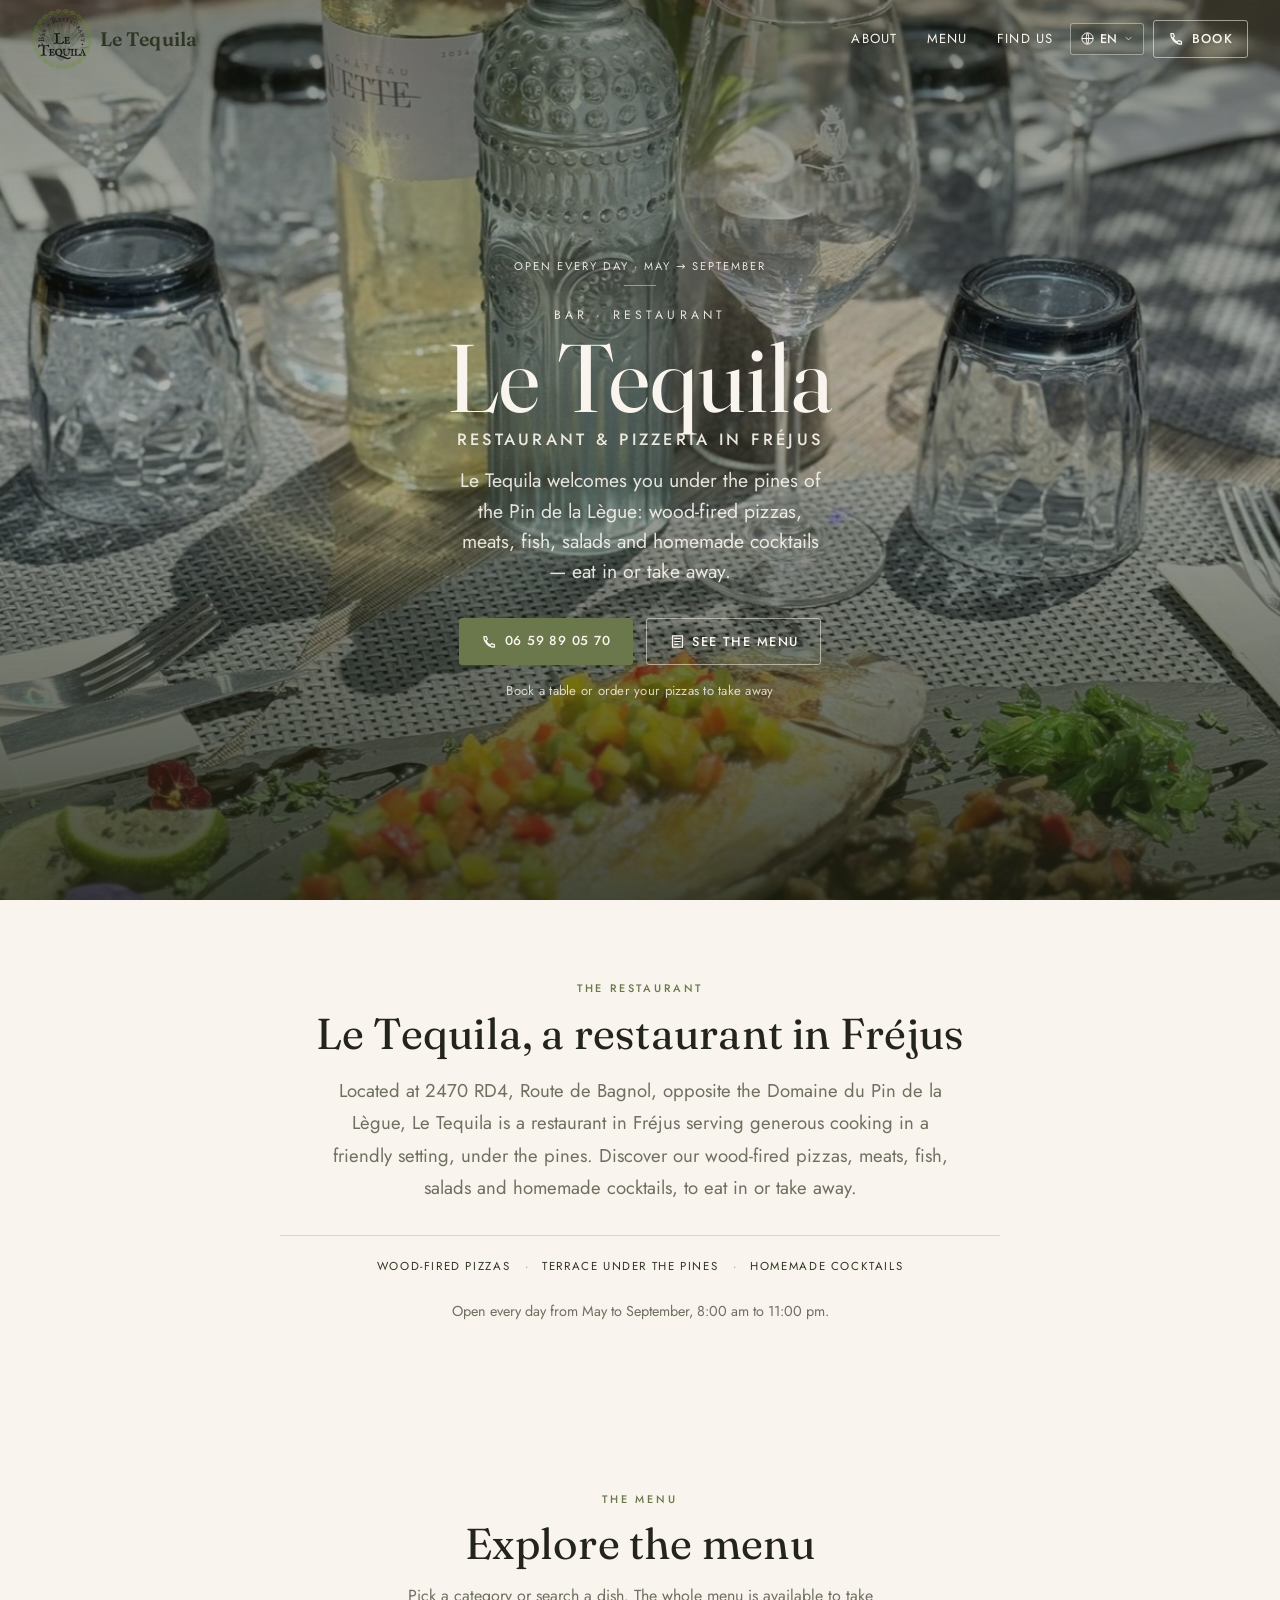
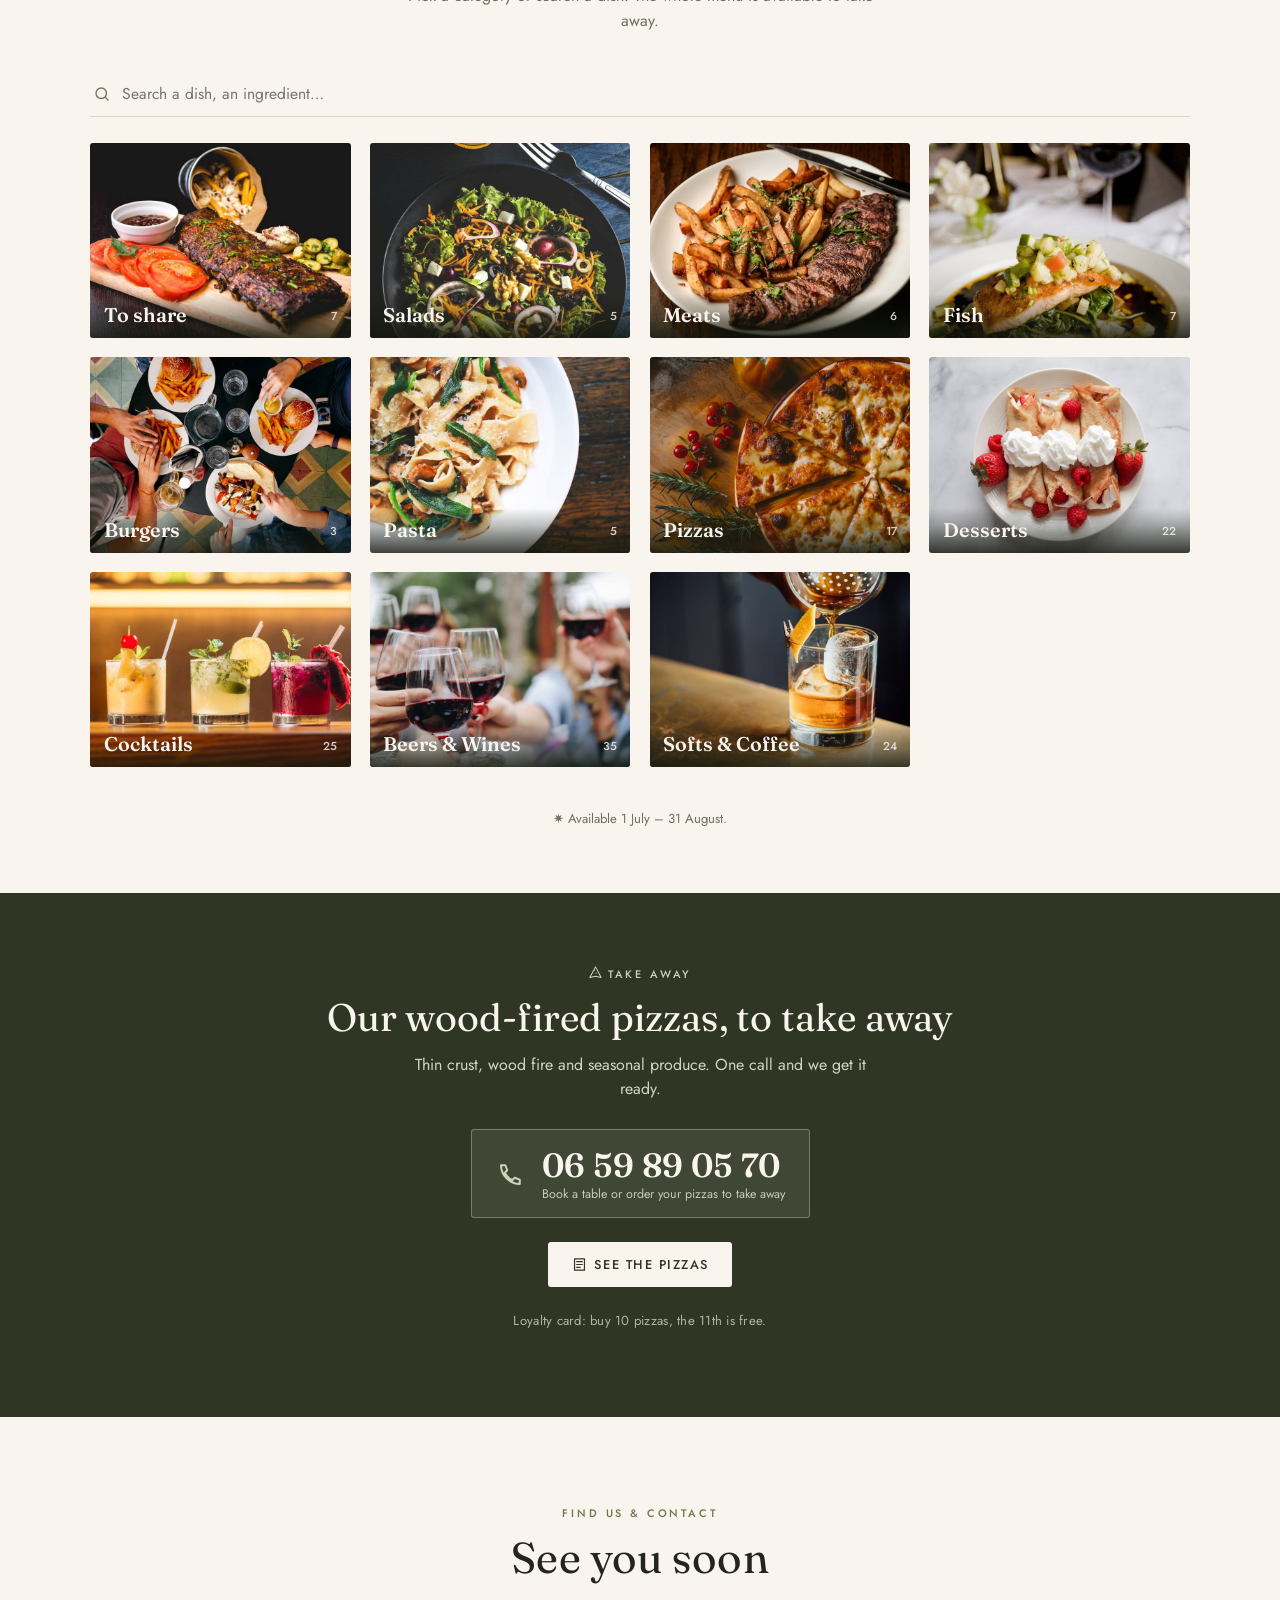
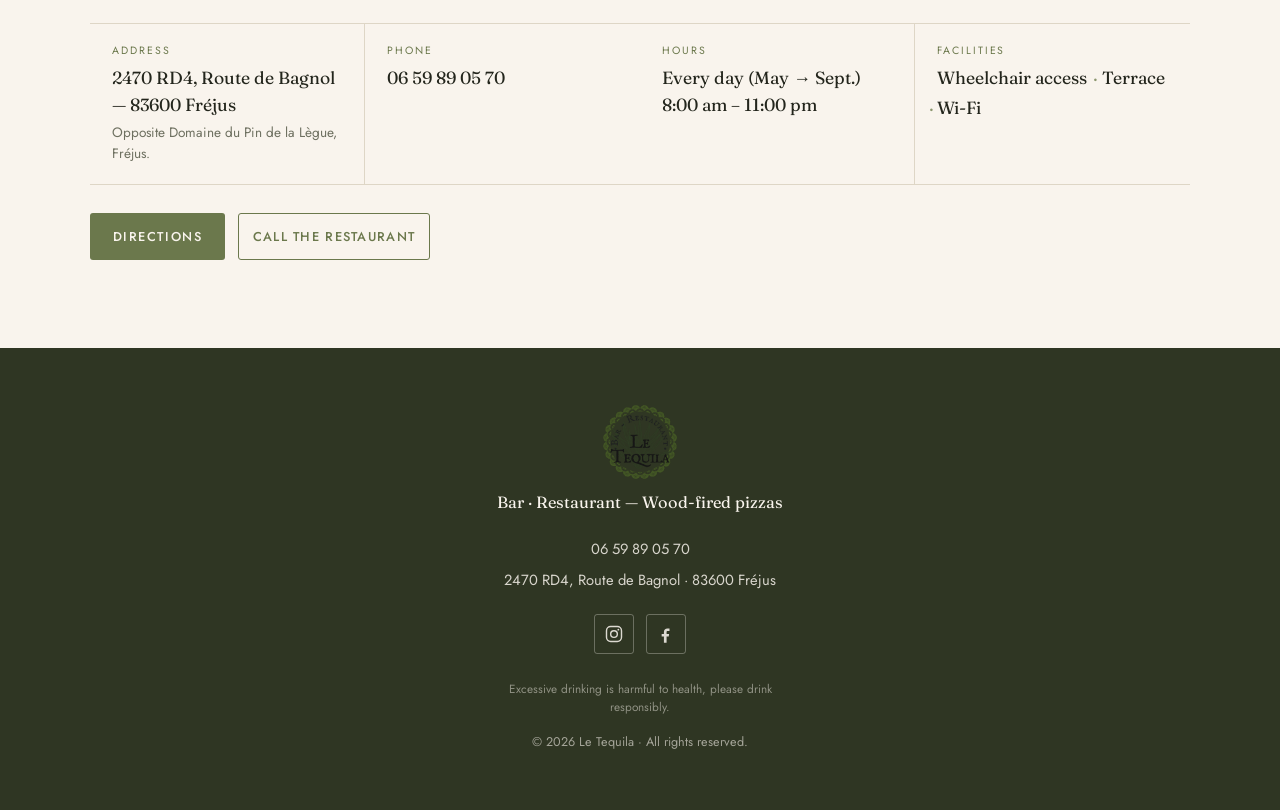
==== commit e33748d7: "SEO local Fréjus : H1 + sous-titre, title/description optimisés, texte présentation enrichi, alt d'i" ====
--- a/index.html
+++ b/index.html
@@ -3,8 +3,8 @@
 <head>
   <meta charset="UTF-8" />
   <meta name="viewport" content="width=device-width, initial-scale=1.0" />
-  <title>Le Tequila — Bar & Restaurant à Fréjus | Pizzas au feu de bois</title>
-  <meta name="description" content="Le Tequila, bar-restaurant à Fréjus (83600) : cuisine généreuse, pizzas au feu de bois à emporter, cocktails et terrasse. Ouvert tous les jours de mai à septembre, de 8h à 23h. Réservation au 06 59 89 05 70, Route de Bagnol, face au Domaine du Pin de la Lègue." />
+  <title>Restaurant &amp; Pizzeria à Fréjus — Le Tequila</title>
+  <meta name="description" content="Le Tequila, bar et restaurant à Fréjus, vous accueille sous les pins du Pin de la Lègue. Pizzas au feu de bois, viandes, poissons, salades et cocktails maison. Sur place ou à emporter. Ouvert tous les jours de mai à septembre, de 8h à 23h — 06 59 89 05 70." />
   <meta name="keywords" content="restaurant Fréjus, pizzeria Fréjus, pizza au feu de bois Fréjus, bar Fréjus, restaurant terrasse Fréjus, pizza à emporter Fréjus, Le Tequila, cocktails Fréjus, Route de Bagnol" />
   <meta name="robots" content="index, follow" />
   <meta name="author" content="Le Tequila" />
@@ -27,21 +27,21 @@
   <meta property="og:site_name" content="Le Tequila" />
   <meta property="og:title" content="Le Tequila — Bar & Restaurant à Fréjus" />
   <meta property="og:description" content="Cuisine généreuse & pizzas au feu de bois, sous les pins de Fréjus. Ouvert tous les jours de mai à septembre." />
-  <meta property="og:image" content="https://letequila.com/images/decor/illustration.jpg" />
+  <meta property="og:image" content="https://letequila.com/images/decor/restaurant-le-tequila-frejus.jpg" />
   <meta property="og:image:alt" content="Plat servi en terrasse au restaurant Le Tequila à Fréjus" />
   <meta property="og:url" content="https://letequila.com/" />
   <meta name="twitter:card" content="summary_large_image" />
   <meta name="twitter:title" content="Le Tequila — Bar & Restaurant à Fréjus" />
   <meta name="twitter:description" content="Pizzas au feu de bois, cocktails et terrasse à Fréjus. Ouvert tous les jours de mai à septembre." />
-  <meta name="twitter:image" content="https://letequila.com/images/decor/illustration.jpg" />
+  <meta name="twitter:image" content="https://letequila.com/images/decor/restaurant-le-tequila-frejus.jpg" />
 
   <link rel="icon" href="images/logo-tequila-web.png?v=10" />
   <link rel="apple-touch-icon" href="images/logo-tequila-web.png?v=10" />
   <link rel="preconnect" href="https://fonts.googleapis.com" />
   <link rel="preconnect" href="https://fonts.gstatic.com" crossorigin />
-  <link rel="preload" as="image" href="images/decor/illustration.jpg" />
+  <link rel="preload" as="image" href="images/decor/restaurant-le-tequila-frejus.jpg" />
   <link href="https://fonts.googleapis.com/css2?family=Fraunces:ital,opsz,wght@0,9..144,400;0,9..144,500;0,9..144,600;1,9..144,400&family=IM+Fell+English+SC&family=Jost:wght@300;400;500;600&display=swap" rel="stylesheet" />
-  <link rel="stylesheet" href="css/styles.css?v=11" />
+  <link rel="stylesheet" href="css/styles.css?v=12" />
 
   <script type="application/ld+json">
   {
@@ -59,7 +59,7 @@
     ],
     "logo": "https://letequila.com/images/logo-tequila-web.png",
     "image": [
-      "https://letequila.com/images/decor/illustration.jpg",
+      "https://letequila.com/images/decor/restaurant-le-tequila-frejus.jpg",
       "https://letequila.com/images/cat/pizzas.jpg",
       "https://letequila.com/images/cat/cocktails.jpg"
     ],
@@ -149,13 +149,13 @@
   <main>
   <!-- ===================== HERO ===================== -->
   <section class="hero" aria-label="Le Tequila">
-    <div class="hero__media"><img src="images/decor/illustration.jpg" alt="Plat de poisson servi en terrasse au restaurant Le Tequila à Fréjus" fetchpriority="high" width="1199" height="1600" /></div>
+    <div class="hero__media"><img src="images/decor/restaurant-le-tequila-frejus.jpg" alt="Plat de poisson servi en terrasse au restaurant Le Tequila à Fréjus" fetchpriority="high" width="1199" height="1600" /></div>
     <div class="hero__veil"></div>
     <div class="hero__inner">
       <p class="hero__badge" id="statusBadge" data-i18n="hero.badge">Ouvert tous les jours · mai → septembre</p>
       <p class="hero__kicker" data-i18n="hero.kicker">Bar · Restaurant</p>
-      <h1 class="hero__title">Le&nbsp;Tequila</h1>
-      <p class="hero__tagline" data-i18n="hero.tagline">Cuisine généreuse &amp; pizzas au feu de bois, sous les pins de Fréjus.</p>
+      <h1 class="hero__title"><span class="hero__brand">Le&nbsp;Tequila</span><span class="hero__h1sub" data-i18n="hero.h1sub">Restaurant &amp; pizzeria à Fréjus</span></h1>
+      <p class="hero__tagline" data-i18n="hero.tagline">Le Tequila vous accueille sous les pins du Pin de la Lègue : pizzas au feu de bois, viandes, poissons, salades et cocktails maison — sur place ou à emporter.</p>
       <div class="hero__cta">
         <a href="tel:+33659890570" class="btn btn--solid btn--phone"><svg class="btn__ic" aria-hidden="true"><use href="#ic-phone"/></svg><span>06&nbsp;59&nbsp;89&nbsp;05&nbsp;70</span></a>
         <a href="#carte" class="btn btn--ghost"><svg class="btn__ic" aria-hidden="true"><use href="#ic-menu"/></svg><span data-i18n="hero.cta_menu">Voir la carte</span></a>
@@ -316,7 +316,7 @@
     <symbol id="ic-pin" viewBox="0 0 24 24"><path d="M12 21s7-6.3 7-11a7 7 0 10-14 0c0 4.7 7 11 7 11z"/><circle cx="12" cy="10" r="2.5"/></symbol>
   </svg>
 
-  <script src="js/data.js?v=11"></script>
-  <script src="js/main.js?v=11"></script>
+  <script src="js/data.js?v=12"></script>
+  <script src="js/main.js?v=12"></script>
 </body>
 </html>
--- a/css/styles.css
+++ b/css/styles.css
@@ -123,7 +123,9 @@
 .hero__badge::after{content:"";position:absolute;left:50%;bottom:0;transform:translateX(-50%);width:32px;height:1px;background:rgba(249,244,237,.45);}
 .hero__badge.is-open{color:#bfe0a5;}
 .hero__kicker{text-transform:uppercase;letter-spacing:.34em;font-size:.76rem;margin:0 0 .5rem;opacity:.9;}
-.hero__title{font-size:clamp(3rem,14vw,6rem);font-weight:500;line-height:.96;}
+.hero__title{display:flex;flex-direction:column;align-items:center;gap:.55rem;margin:0;}
+.hero__brand{font-family:var(--ff-title);font-size:clamp(3rem,14vw,6rem);font-weight:400;line-height:.94;letter-spacing:.005em;}
+.hero__h1sub{font-family:var(--ff-body);font-size:clamp(.8rem,2.4vw,1.02rem);font-weight:500;text-transform:uppercase;letter-spacing:.2em;color:rgba(249,244,237,.92);}
 .hero__tagline{font-size:clamp(1rem,3.4vw,1.22rem);max-width:31ch;margin:1rem auto 0;color:rgba(249,244,237,.9);}
 .hero__cta{display:flex;flex-wrap:wrap;gap:.8rem;justify-content:center;margin-top:2rem;}
 .btn--phone span{font-size:1.02em;letter-spacing:.06em;}
